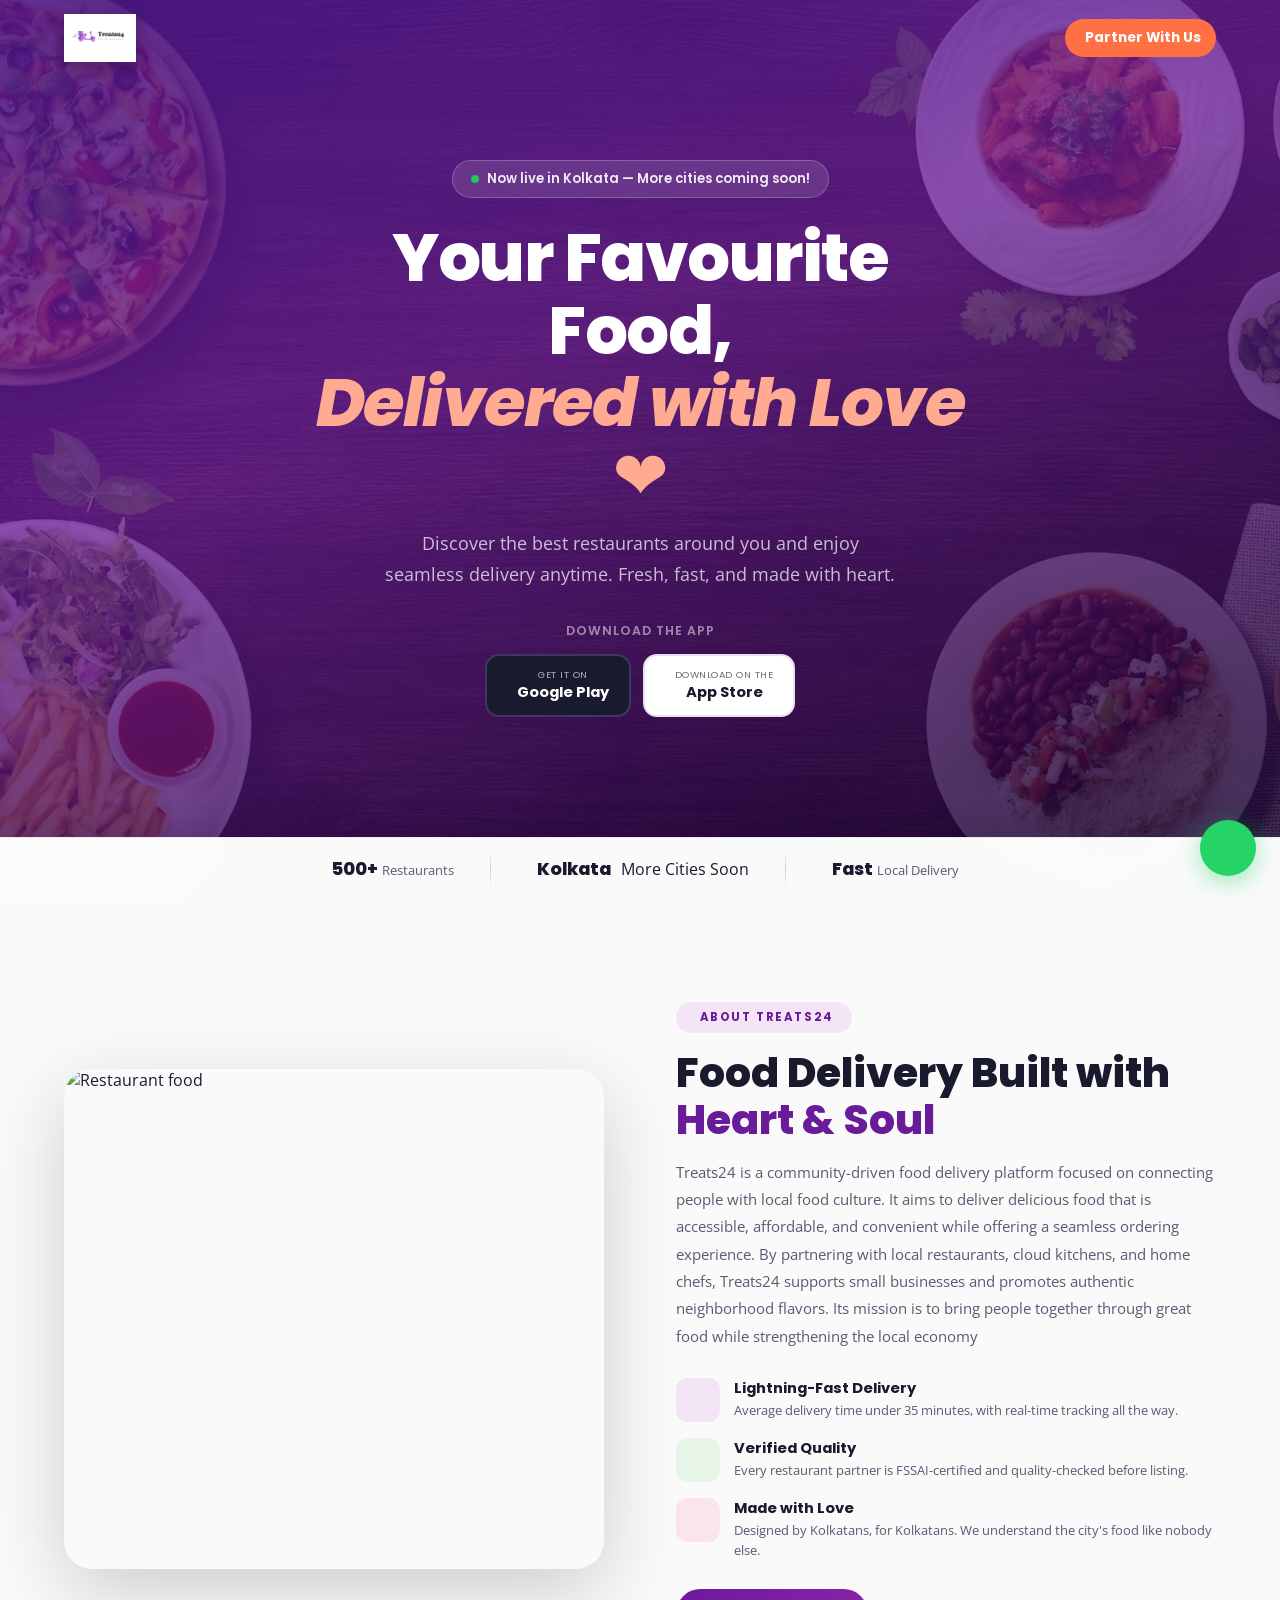
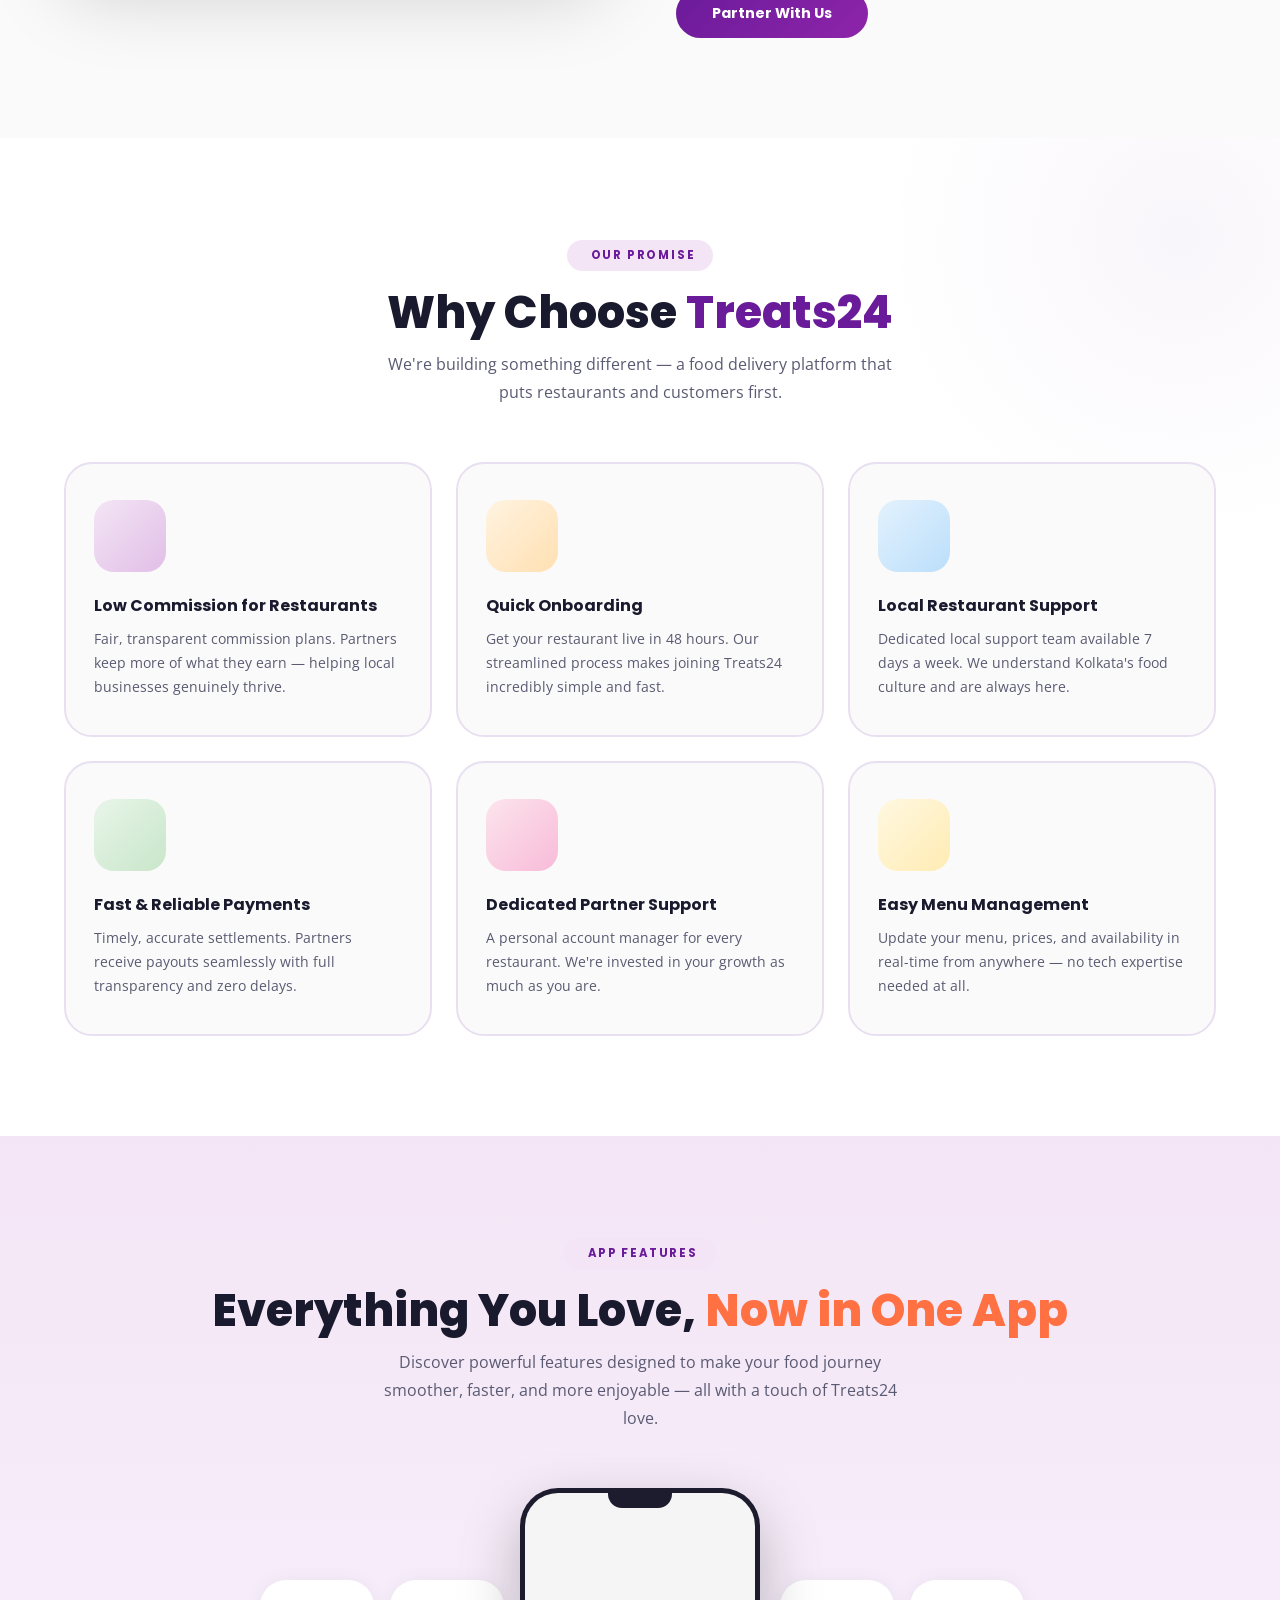
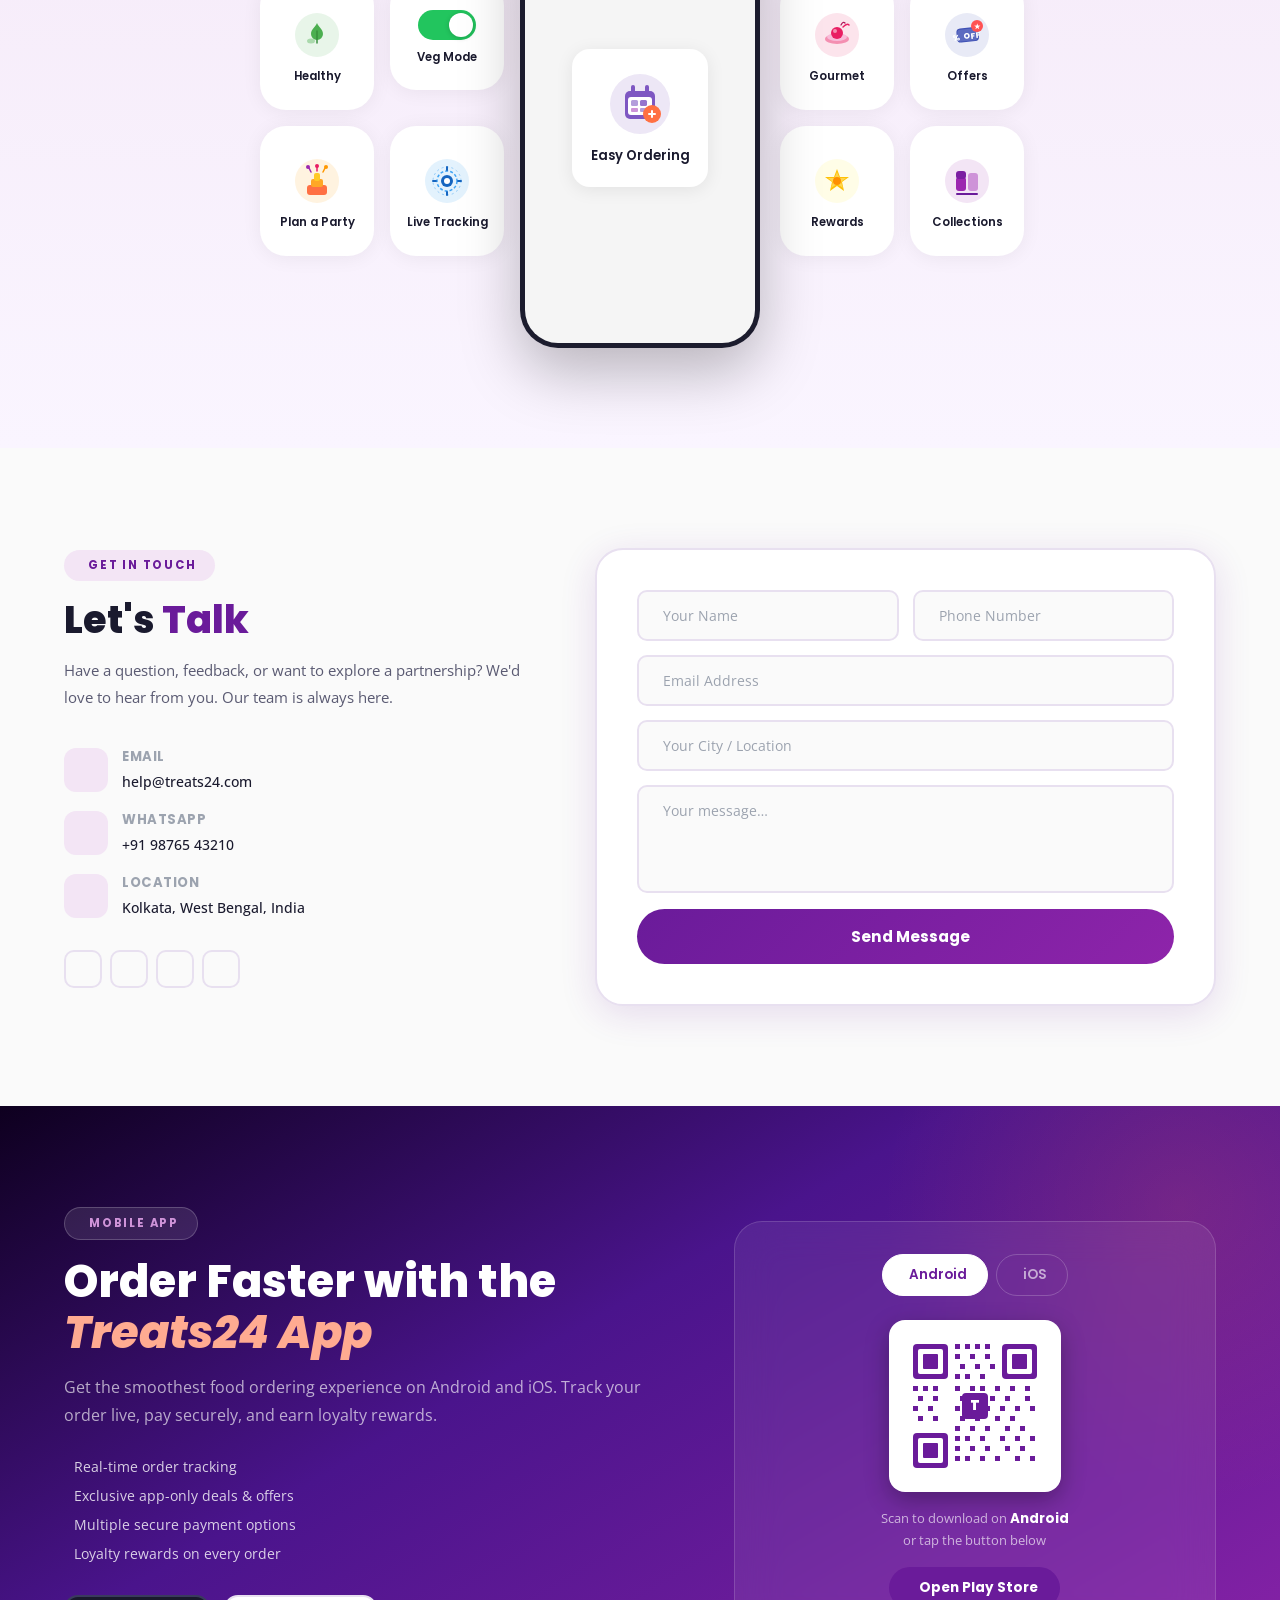
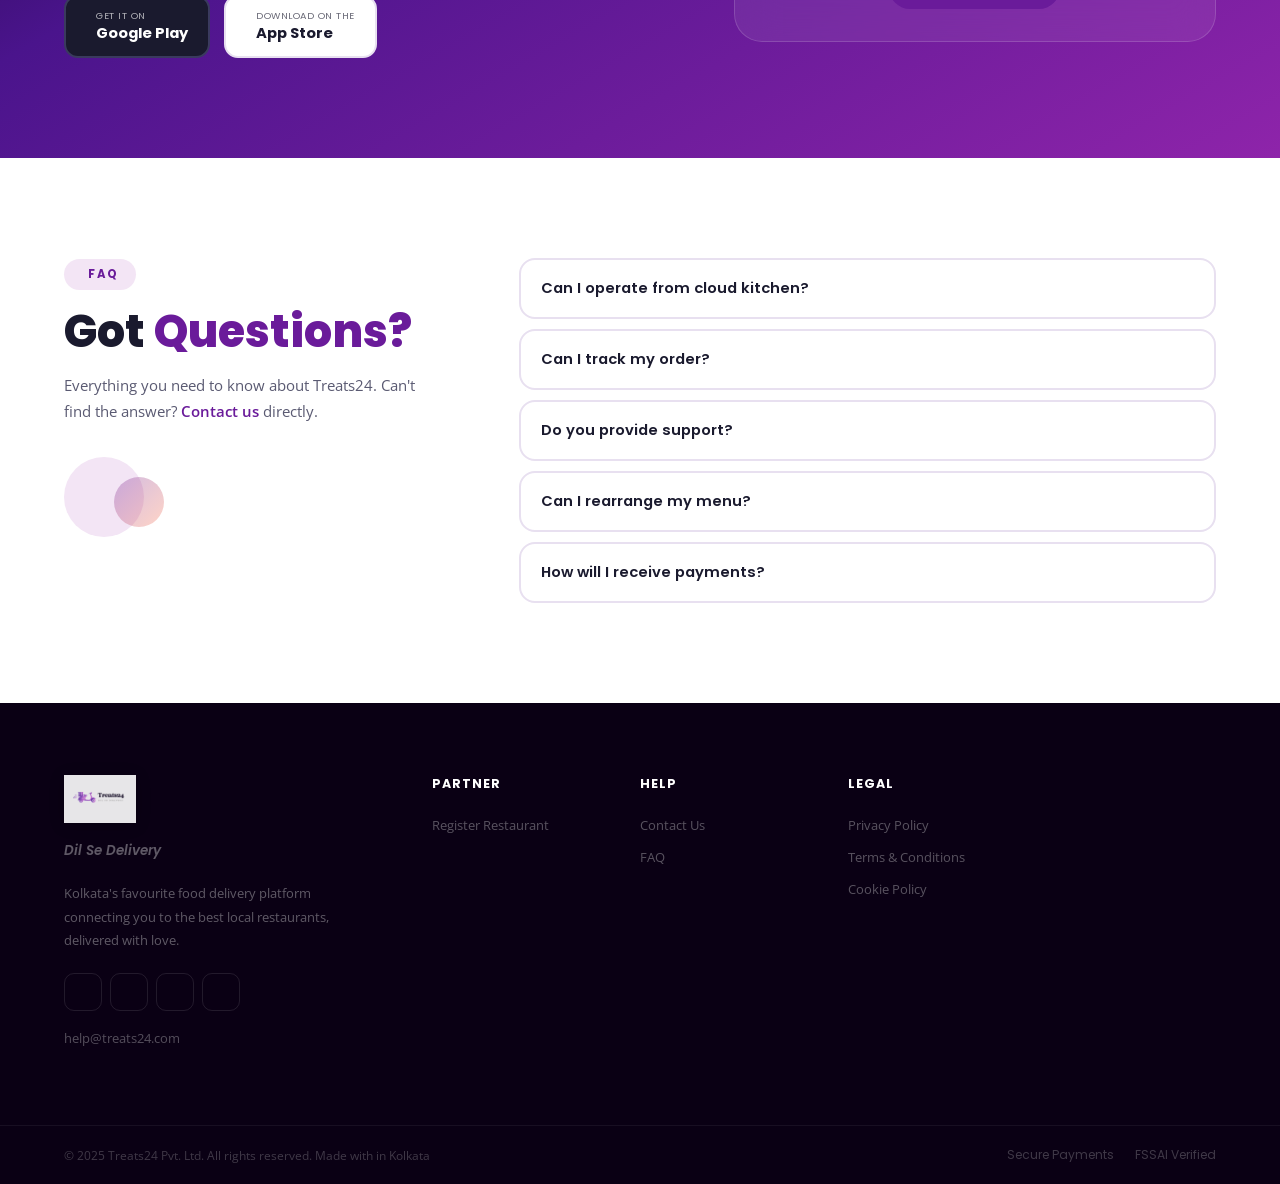
==== index.html @ e42527c1 "first commit" ====
<!DOCTYPE html>
<html lang="en">

<head>
  <meta charset="UTF-8" />
  <meta name="viewport" content="width=device-width, initial-scale=1.0" />
  <title>Treats24 | Kolkata's Favourite Food Delivery App</title>
  <link rel="stylesheet" href="assets/css/style.css" />
  <link rel="preconnect" href="https://fonts.googleapis.com" />
  <link rel="preconnect" href="https://fonts.gstatic.com" crossorigin />
  <link
    href="https://fonts.googleapis.com/css2?family=Poppins:ital,wght@0,300;0,400;0,500;0,600;0,700;0,800;0,900;1,400&family=Open+Sans:ital,wght@0,300;0,400;0,500;0,600;0,700;1,400&display=swap"
    rel="stylesheet" />
  <link rel="stylesheet" href="https://cdn.jsdelivr.net/npm/@tabler/icons-webfont@3.14.0/dist/tabler-icons.min.css" />
  <meta name="description"
    content="Treats24 - Kolkata's favourite food delivery app. Order from 500+ restaurants. Dil Se Delivery." />
</head>

<body>

  <!-- ========== NAVBAR ========== -->
  <nav class="t24-nav" id="mainNav">
    <div class="nav-container">
      <a href="index.html" class="nav-logo" id="navLogo">
        <img src="assets/img/logo.png" alt="Treats24" />
      </a>
      <button class="nav-toggle" id="navToggle" aria-label="Toggle menu">
        <i class="ti ti-menu-2"></i>
      </button>
      <ul class="nav-links" id="navLinks">
        <li><a href="partner.html" class="nav-cta"><i class="ti ti-building-store"></i> Partner With Us</a></li>
      </ul>
    </div>
  </nav>

  <!-- ========== HERO ========== -->
  <section class="hero" id="home">
    <div class="hero-bg-img">
      <img src="assets/img/home-banner.jpeg"
        alt="Delicious food" loading="eager" />
    </div>
    <div class="hero-overlay"></div>

    <div class="hero-content">
      <div class="container">
        <div class="hero-text">
          <div class="hero-pill">
            <span class="pill-dot"></span>
            <span id="heroPill">Now live in Howrah — More cities coming soon!</span>
          </div>
          <h1 id="heroHeadline">
            Your Favourite Food,<br />
            <span class="hero-love">Delivered with Love <span class="heart">❤️</span></span>
          </h1>
          <p id="heroSubtext">Discover the best restaurants around you and enjoy seamless delivery anytime. Fresh, fast,
            and made with heart.</p>

          <!-- App Download -->
          <div class="hero-app-download">
            <span class="had-label">Download the App</span>
            <div class="app-store-btn-row">
              <a href="https://play.google.com/store" target="_blank" class="app-store-btn android">
                <i class="ti ti-brand-google-play"></i>
                <div>
                  <small>Get it on</small>
                  <strong>Google Play</strong>
                </div>
              </a>
              <a href="https://apps.apple.com" target="_blank" class="app-store-btn ios">
                <i class="ti ti-brand-apple"></i>
                <div>
                  <small>Download on the</small>
                  <strong>App Store</strong>
                </div>
              </a>
            </div>
          </div>
        </div>
      </div>
    </div>

    <!-- Stats Bar -->
    <div class="hero-stats-bar" id="statsBar">
      <div class="hsb-stat">
        <i class="ti ti-building-store" style="font-size:1.4rem;color:var(--primary)"></i>
        <div>
          <strong>500+</strong>
          <span>Restaurants</span>
        </div>
      </div>
      <div class="hsb-divider"></div>
      <div class="hsb-stat">
        <i class="ti ti-map-pin-filled" style="font-size:1.4rem;color:var(--accent)"></i>
        <div>
          <strong>Kolkata</strong>
        </div>
        <div class="city-hover">More Cities Soon</div>
      </div>
      <div class="hsb-divider"></div>
      <div class="hsb-stat">
        <i class="ti ti-bolt" style="font-size:1.4rem;color:var(--warning)"></i>
        <div>
          <strong>Fast</strong>
          <span>Local Delivery</span>
        </div>
      </div>
    </div>
  </section>

  <!-- ========== ABOUT SECTION ========== -->
  <section class="about-section section-pad" id="about">
    <div class="container">
      <div class="about-grid">
        <div class="about-img-side reveal">
          <div class="about-img-wrap">
            <img src="https://images.unsplash.com/photo-1414235077428-338989a2e8c0?w=700&auto=format&fit=crop"
              alt="Restaurant food" />
          </div>
        </div>
        <div class="about-text-side reveal" style="--delay:0.15s">
          <div class="section-eyebrow"><i class="ti ti-heart-filled"></i> About Treats24</div>
          <h2>Food Delivery Built with <span>Heart & Soul</span></h2>
          <p>Treats24 is a community-driven food delivery platform focused on connecting people with local food culture. It aims to deliver delicious food that is accessible, affordable, and convenient while offering a seamless ordering experience. By partnering with local restaurants, cloud kitchens, and home chefs, Treats24 supports small businesses and promotes authentic neighborhood flavors. Its mission is to bring people together through great food while strengthening the local economy</p>
          
          <div class="about-vals">
            <div class="about-val">
              <div class="av-icon"><i class="ti ti-bolt"></i></div>
              <div>
                <strong>Lightning-Fast Delivery</strong>
                <p>Average delivery time under 35 minutes, with real-time tracking all the way.</p>
              </div>
            </div>
            <div class="about-val">
              <div class="av-icon av2"><i class="ti ti-shield-check"></i></div>
              <div>
                <strong>Verified Quality</strong>
                <p>Every restaurant partner is FSSAI-certified and quality-checked before listing.</p>
              </div>
            </div>
            <div class="about-val">
              <div class="av-icon av3"><i class="ti ti-heart"></i></div>
              <div>
                <strong>Made with Love</strong>
                <p>Designed by Kolkatans, for Kolkatans. We understand the city's food like nobody else.</p>
              </div>
            </div>
          </div>
          <a href="partner.html" class="about-cta">
            <i class="ti ti-building-store"></i> Partner With Us
            <i class="ti ti-arrow-right"></i>
          </a>
        </div>
      </div>
    </div>
  </section>

  <!-- ========== WHY TREATS24 ========== -->
  <section class="why-section section-pad" id="why">
    <div class="container">
      <div class="section-header text-center">
        <div class="section-eyebrow"><i class="ti ti-sparkles"></i> Our Promise</div>
        <h2>Why Choose <span>Treats24</span></h2>
        <p>We're building something different — a food delivery platform that puts restaurants and customers first.</p>
      </div>
      <div class="why-grid" id="whyGrid">
        <!-- Rendered by JS from CONFIG -->
      </div>
    </div>
  </section>

<!-- ========== APP FEATURES SECTION ========== -->
<section class="app-features-section section-pad" id="app-features">
  <div class="container">
    <div class="section-header text-center">
      <div class="section-eyebrow"><i class="ti ti-sparkles"></i> App Features</div>
      <h2>Everything You Love, <span>Now in One App</span></h2>
<p>Discover powerful features designed to make your food journey smoother, faster, and more enjoyable — all with a touch of Treats24 love.</p>
    </div>
    <div class="aff-wrap">

      <div class="aff-side">
        <div class="aff-card">
          <svg width="48" height="48" viewBox="0 0 48 48" fill="none"><circle cx="24" cy="24" r="22" fill="#e8f5e9"/><path d="M24 12c-1.5 4-6 6-6 11a6 6 0 0012 0c0-5-4.5-7-6-11z" fill="#4CAF50"/><ellipse cx="18" cy="30" rx="4" ry="2.5" fill="#81C784" opacity=".6"/><path d="M24 20v12" stroke="#388E3C" stroke-width="1.5" stroke-linecap="round"/></svg>
          <span>Healthy</span>
        </div>
        <div class="aff-card aff-toggle-card">
          <div class="aff-toggle"><div class="aff-knob"></div></div>
          <span>Veg Mode</span>
        </div>
        <div class="aff-card">
          <svg width="48" height="48" viewBox="0 0 48 48" fill="none"><circle cx="24" cy="24" r="22" fill="#FFF3E0"/><rect x="14" y="28" width="20" height="10" rx="3" fill="#FF7043"/><rect x="18" y="22" width="12" height="8" rx="2" fill="#FFA726"/><rect x="21" y="16" width="6" height="8" rx="2" fill="#FFCA28"/><line x1="24" y1="14" x2="24" y2="10" stroke="#E91E63" stroke-width="1.5" stroke-linecap="round"/><circle cx="24" cy="9" r="2" fill="#E91E63"/><line x1="18" y1="15" x2="16" y2="11" stroke="#9C27B0" stroke-width="1.5" stroke-linecap="round"/><circle cx="15" cy="10" r="2" fill="#9C27B0"/><line x1="30" y1="15" x2="32" y2="11" stroke="#FF9800" stroke-width="1.5" stroke-linecap="round"/><circle cx="33" cy="10" r="2" fill="#FF9800"/></svg>
          <span>Plan a Party</span>
        </div>
        <div class="aff-card">
          <svg width="48" height="48" viewBox="0 0 48 48" fill="none"><circle cx="24" cy="24" r="22" fill="#E3F2FD"/><circle cx="24" cy="24" r="6" fill="#1565C0"/><circle cx="24" cy="24" r="3" fill="#fff"/><circle cx="24" cy="24" r="10" stroke="#42A5F5" stroke-width="1.5" fill="none" stroke-dasharray="3 2"/><circle cx="24" cy="24" r="14" stroke="#90CAF9" stroke-width="1" fill="none" stroke-dasharray="2 3"/><line x1="24" y1="10" x2="24" y2="13" stroke="#1565C0" stroke-width="2" stroke-linecap="round"/><line x1="24" y1="35" x2="24" y2="38" stroke="#1565C0" stroke-width="2" stroke-linecap="round"/><line x1="10" y1="24" x2="13" y2="24" stroke="#1565C0" stroke-width="2" stroke-linecap="round"/><line x1="35" y1="24" x2="38" y2="24" stroke="#1565C0" stroke-width="2" stroke-linecap="round"/></svg>
          <span>Live Tracking</span>
        </div>
      </div>

      <div class="aff-phone-wrap">
        <div class="aff-phone-outer">
          <div class="aff-phone-notch"></div>
          <div class="aff-phone-inner">
            <div class="aff-phone-card">
              <svg width="66" height="66" viewBox="0 0 66 66" fill="none"><circle cx="33" cy="33" r="30" fill="#EDE7F6"/><rect x="18" y="20" width="30" height="28" rx="5" fill="#7E57C2"/><rect x="21" y="26" width="24" height="18" rx="3" fill="#fff"/><rect x="24" y="29" width="7" height="6" rx="1.5" fill="#B39DDB"/><rect x="33" y="29" width="7" height="6" rx="1.5" fill="#9575CD"/><rect x="24" y="37" width="7" height="4" rx="1" fill="#CE93D8"/><rect x="33" y="37" width="7" height="4" rx="1" fill="#B39DDB"/><rect x="24" y="14" width="4" height="8" rx="2" fill="#7E57C2"/><rect x="38" y="14" width="4" height="8" rx="2" fill="#7E57C2"/><circle cx="45" cy="43" r="9" fill="#FF7043"/><path d="M42 43h6M45 40v6" stroke="#fff" stroke-width="2" stroke-linecap="round"/></svg>
              <p>Easy Ordering</p>
            </div>
          </div>
        </div>
      </div>

      <div class="aff-side">
        <div class="aff-card">
          <svg width="48" height="48" viewBox="0 0 48 48" fill="none"><circle cx="24" cy="24" r="22" fill="#FCE4EC"/><ellipse cx="24" cy="28" rx="12" ry="5" fill="#F48FB1"/><ellipse cx="24" cy="26" rx="10" ry="4" fill="#F8BBD9"/><circle cx="24" cy="22" r="6" fill="#E91E63"/><circle cx="22" cy="20" r="2" fill="#F48FB1"/><path d="M30 16 Q34 12 36 14" stroke="#E91E63" stroke-width="1.5" fill="none" stroke-linecap="round"/><path d="M28 14 Q30 10 32 12" stroke="#AD1457" stroke-width="1.2" fill="none" stroke-linecap="round"/></svg>
          <span>Gourmet</span>
        </div>
        <div class="aff-card">
          <svg width="48" height="48" viewBox="0 0 48 48" fill="none"><circle cx="24" cy="24" r="22" fill="#E8EAF6"/><rect x="13" y="18" width="22" height="14" rx="4" fill="#3F51B5" transform="rotate(-6 13 18)"/><rect x="14" y="19" width="20" height="12" rx="3" fill="#5C6BC0" transform="rotate(-6 14 19)"/><text x="24" y="28" text-anchor="middle" font-family="Poppins,sans-serif" font-size="8" font-weight="800" fill="#fff" transform="rotate(-6 24 28)">% OFF</text><circle cx="34" cy="15" r="6" fill="#FF5252"/><text x="34" y="18" text-anchor="middle" font-family="Poppins,sans-serif" font-size="7" font-weight="800" fill="#fff">★</text></svg>
          <span>Offers</span>
        </div>
        <div class="aff-card">
          <svg width="48" height="48" viewBox="0 0 48 48" fill="none"><circle cx="24" cy="24" r="22" fill="#FFFDE7"/><polygon points="24,12 27,20 36,20 29,25 31,34 24,29 17,34 19,25 12,20 21,20" fill="#FFC107"/><polygon points="24,15 26.5,21 33,21 28,25 30,31 24,27 18,31 20,25 15,21 21.5,21" fill="#FFD54F"/><circle cx="24" cy="24" r="4" fill="#FF8F00"/></svg>
          <span>Rewards</span>
        </div>
        <div class="aff-card">
          <svg width="48" height="48" viewBox="0 0 48 48" fill="none"><circle cx="24" cy="24" r="22" fill="#F3E5F5"/><rect x="13" y="20" width="10" height="14" rx="3" fill="#9C27B0"/><rect x="25" y="16" width="10" height="18" rx="3" fill="#CE93D8"/><rect x="13" y="14" width="10" height="8" rx="3" fill="#7B1FA2"/><rect x="13" y="36" width="22" height="2" rx="1" fill="#6A1B9A"/></svg>
          <span>Collections</span>
        </div>
      </div>

    </div>
  </div>
</section>
  <!-- ========== CONTACT SECTION ========== -->
  <section class="contact-section section-pad" id="contact">
    <div class="container">
      <div class="contact-grid">
        <div class="contact-left reveal">
          <div class="section-eyebrow"><i class="ti ti-message"></i> Get in Touch</div>
          <h2>Let's <span>Talk</span></h2>
          <p>Have a question, feedback, or want to explore a partnership? We'd love to hear from you. Our team is always
            here.</p>
          <div class="contact-info-list">
            <div class="cil-item">
              <div class="cil-icon"><i class="ti ti-mail"></i></div>
              <div>
                <strong>Email</strong>
                <a href="mailto:help@treats24.com">help@treats24.com</a>
              </div>
            </div>
            <div class="cil-item">
              <div class="cil-icon"><i class="ti ti-brand-whatsapp"></i></div>
              <div>
                <strong>WhatsApp</strong>
                <a href="https://wa.me/919876543210">+91 98765 43210</a>
              </div>
            </div>
            <div class="cil-item">
              <div class="cil-icon"><i class="ti ti-map-pin"></i></div>
              <div>
                <strong>Location</strong>
                <span>Kolkata, West Bengal, India</span>
              </div>
            </div>
          </div>
          <div class="contact-social">
            <a href="#" class="csoc" aria-label="Instagram"><i class="ti ti-brand-instagram"></i></a>
            <a href="#" class="csoc" aria-label="Facebook"><i class="ti ti-brand-facebook"></i></a>
            <a href="#" class="csoc" aria-label="Twitter"><i class="ti ti-brand-x"></i></a>
            <a href="https://wa.me/919876543210" class="csoc wa" aria-label="WhatsApp"><i
                class="ti ti-brand-whatsapp"></i></a>
          </div>
        </div>
        <div class="reveal" style="--delay:0.15s">
          <div class="contact-form-card" id="contactForm">
            <div class="cf-row">
              <div class="cf-field">
                <i class="ti ti-user"></i>
                <input type="text" id="cf_name" placeholder="Your Name" />
              </div>
              <div class="cf-field">
                <i class="ti ti-phone"></i>
                <input type="tel" id="cf_phone" placeholder="Phone Number" />
              </div>
            </div>
            <div class="cf-field">
              <i class="ti ti-mail"></i>
              <input type="email" id="cf_email" placeholder="Email Address" />
            </div>
            <div class="cf-field">
              <i class="ti ti-map-pin"></i>
              <input type="text" id="cf_location" placeholder="Your City / Location" />
            </div>
            <div class="cf-field">
              <i class="ti ti-message"></i>
              <textarea id="cf_message" rows="4" placeholder="Your message…"></textarea>
            </div>
            <button class="cf-submit" onclick="submitContact()">
              <i class="ti ti-send"></i> Send Message
            </button>
          </div>
          <div class="contact-success hidden" id="contactSuccess">
            <div class="cs-icon"><i class="ti ti-circle-check"></i></div>
            <h3>Message Sent!</h3>
            <p>Thanks for reaching out. Our team will get back to you within 24 hours.</p>
          </div>
        </div>
      </div>
    </div>
  </section>

  <!-- ========== APP DOWNLOAD ========== -->
  <section class="app-section section-pad" id="app">
    <div class="container">
      <div class="app-grid">
        <div class="app-content reveal">
          <div class="section-eyebrow"><i class="ti ti-device-mobile"></i> Mobile App</div>
          <h2>Order Faster with the <span>Treats24 App</span></h2>
          <p>Get the smoothest food ordering experience on Android and iOS. Track your order live, pay securely, and
            earn loyalty rewards.</p>
          <div class="app-features-list">
            <div class="afl-item"><i class="ti ti-check"></i> Real-time order tracking</div>
            <div class="afl-item"><i class="ti ti-check"></i> Exclusive app-only deals &amp; offers</div>
            <div class="afl-item"><i class="ti ti-check"></i> Multiple secure payment options</div>
            <div class="afl-item"><i class="ti ti-check"></i> Loyalty rewards on every order</div>
          </div>
          <div class="app-store-row">
            <a href="https://play.google.com/store" target="_blank" class="app-store-btn android">
              <i class="ti ti-brand-google-play"></i>
              <div>
                <small>Get it on</small>
                <strong>Google Play</strong>
              </div>
            </a>
            <a href="https://apps.apple.com" target="_blank" class="app-store-btn ios">
              <i class="ti ti-brand-apple"></i>
              <div>
                <small>Download on the</small>
                <strong>App Store</strong>
              </div>
            </a>
          </div>
        </div>
        <div class="reveal" style="--delay:0.2s">
          <div class="app-qr-card">
            <div class="qr-tabs">
              <button class="qr-tab active" data-platform="android">
                <i class="ti ti-brand-android"></i> Android
              </button>
              <button class="qr-tab" data-platform="ios">
                <i class="ti ti-brand-apple"></i> iOS
              </button>
            </div>
            <!-- Android QR -->
            <div id="qrAndroid">
              <div class="qr-code-wrap">
                <svg width="140" height="140" viewBox="0 0 140 140" xmlns="http://www.w3.org/2000/svg">
                  <rect width="140" height="140" fill="#fff" />
                  <rect x="8" y="8" width="35" height="35" rx="4" fill="#6A1B9A" />
                  <rect x="13" y="13" width="25" height="25" rx="2" fill="#fff" />
                  <rect x="18" y="18" width="15" height="15" rx="1" fill="#6A1B9A" />
                  <rect x="97" y="8" width="35" height="35" rx="4" fill="#6A1B9A" />
                  <rect x="102" y="13" width="25" height="25" rx="2" fill="#fff" />
                  <rect x="107" y="18" width="15" height="15" rx="1" fill="#6A1B9A" />
                  <rect x="8" y="97" width="35" height="35" rx="4" fill="#6A1B9A" />
                  <rect x="13" y="102" width="25" height="25" rx="2" fill="#fff" />
                  <rect x="18" y="107" width="15" height="15" rx="1" fill="#6A1B9A" />
                  <rect x="50" y="8" width="5" height="5" fill="#6A1B9A" /><rect x="60" y="8" width="5" height="5" fill="#6A1B9A" /><rect x="70" y="8" width="5" height="5" fill="#6A1B9A" /><rect x="80" y="8" width="5" height="5" fill="#6A1B9A" />
                  <rect x="50" y="18" width="5" height="5" fill="#6A1B9A" /><rect x="65" y="18" width="5" height="5" fill="#6A1B9A" /><rect x="80" y="18" width="5" height="5" fill="#6A1B9A" />
                  <rect x="55" y="28" width="5" height="5" fill="#6A1B9A" /><rect x="70" y="28" width="5" height="5" fill="#6A1B9A" /><rect x="85" y="28" width="5" height="5" fill="#6A1B9A" />
                  <rect x="50" y="38" width="5" height="5" fill="#6A1B9A" /><rect x="60" y="38" width="5" height="5" fill="#6A1B9A" /><rect x="75" y="38" width="5" height="5" fill="#6A1B9A" />
                  <rect x="8" y="50" width="5" height="5" fill="#6A1B9A" /><rect x="18" y="50" width="5" height="5" fill="#6A1B9A" /><rect x="28" y="50" width="5" height="5" fill="#6A1B9A" /><rect x="50" y="50" width="5" height="5" fill="#6A1B9A" /><rect x="65" y="50" width="5" height="5" fill="#6A1B9A" /><rect x="75" y="50" width="5" height="5" fill="#6A1B9A" /><rect x="90" y="50" width="5" height="5" fill="#6A1B9A" /><rect x="105" y="50" width="5" height="5" fill="#6A1B9A" /><rect x="120" y="50" width="5" height="5" fill="#6A1B9A" />
                  <rect x="13" y="60" width="5" height="5" fill="#6A1B9A" /><rect x="28" y="60" width="5" height="5" fill="#6A1B9A" /><rect x="55" y="60" width="5" height="5" fill="#6A1B9A" /><rect x="70" y="60" width="5" height="5" fill="#6A1B9A" /><rect x="85" y="60" width="5" height="5" fill="#6A1B9A" /><rect x="100" y="60" width="5" height="5" fill="#6A1B9A" /><rect x="120" y="60" width="5" height="5" fill="#6A1B9A" />
                  <rect x="8" y="70" width="5" height="5" fill="#6A1B9A" /><rect x="23" y="70" width="5" height="5" fill="#6A1B9A" /><rect x="50" y="70" width="5" height="5" fill="#6A1B9A" /><rect x="65" y="70" width="5" height="5" fill="#6A1B9A" /><rect x="80" y="70" width="5" height="5" fill="#6A1B9A" /><rect x="95" y="70" width="5" height="5" fill="#6A1B9A" /><rect x="110" y="70" width="5" height="5" fill="#6A1B9A" /><rect x="125" y="70" width="5" height="5" fill="#6A1B9A" />
                  <rect x="13" y="80" width="5" height="5" fill="#6A1B9A" /><rect x="28" y="80" width="5" height="5" fill="#6A1B9A" /><rect x="55" y="80" width="5" height="5" fill="#6A1B9A" /><rect x="70" y="80" width="5" height="5" fill="#6A1B9A" /><rect x="90" y="80" width="5" height="5" fill="#6A1B9A" /><rect x="105" y="80" width="5" height="5" fill="#6A1B9A" />
                  <rect x="50" y="90" width="5" height="5" fill="#6A1B9A" /><rect x="65" y="90" width="5" height="5" fill="#6A1B9A" /><rect x="80" y="90" width="5" height="5" fill="#6A1B9A" /><rect x="100" y="90" width="5" height="5" fill="#6A1B9A" /><rect x="115" y="90" width="5" height="5" fill="#6A1B9A" />
                  <rect x="50" y="100" width="5" height="5" fill="#6A1B9A" /><rect x="60" y="100" width="5" height="5" fill="#6A1B9A" /><rect x="75" y="100" width="5" height="5" fill="#6A1B9A" /><rect x="95" y="100" width="5" height="5" fill="#6A1B9A" /><rect x="110" y="100" width="5" height="5" fill="#6A1B9A" /><rect x="125" y="100" width="5" height="5" fill="#6A1B9A" />
                  <rect x="50" y="110" width="5" height="5" fill="#6A1B9A" /><rect x="65" y="110" width="5" height="5" fill="#6A1B9A" /><rect x="80" y="110" width="5" height="5" fill="#6A1B9A" /><rect x="100" y="110" width="5" height="5" fill="#6A1B9A" /><rect x="115" y="110" width="5" height="5" fill="#6A1B9A" />
                  <rect x="50" y="120" width="5" height="5" fill="#6A1B9A" /><rect x="60" y="120" width="5" height="5" fill="#6A1B9A" /><rect x="75" y="120" width="5" height="5" fill="#6A1B9A" /><rect x="90" y="120" width="5" height="5" fill="#6A1B9A" /><rect x="110" y="120" width="5" height="5" fill="#6A1B9A" /><rect x="125" y="120" width="5" height="5" fill="#6A1B9A" />
                  <rect x="57" y="57" width="26" height="26" rx="4" fill="#6A1B9A" />
                  <text x="70" y="74" text-anchor="middle" font-family="Poppins,sans-serif" font-size="13" font-weight="900" fill="#fff">T</text>
                </svg>
              </div>
              <p class="qr-label">Scan to download on <strong>Android</strong><br />or tap the button below</p>
              <a href="https://play.google.com/store" target="_blank" class="qr-direct-btn android">
                <i class="ti ti-brand-google-play"></i> Open Play Store
              </a>
            </div>
            <!-- iOS QR -->
            <div id="qrIos" class="hidden">
              <div class="qr-code-wrap">
                <svg width="140" height="140" viewBox="0 0 140 140" xmlns="http://www.w3.org/2000/svg">
                  <rect width="140" height="140" fill="#fff" />
                  <rect x="8" y="8" width="35" height="35" rx="4" fill="#FF7043" />
                  <rect x="13" y="13" width="25" height="25" rx="2" fill="#fff" />
                  <rect x="18" y="18" width="15" height="15" rx="1" fill="#FF7043" />
                  <rect x="97" y="8" width="35" height="35" rx="4" fill="#FF7043" />
                  <rect x="102" y="13" width="25" height="25" rx="2" fill="#fff" />
                  <rect x="107" y="18" width="15" height="15" rx="1" fill="#FF7043" />
                  <rect x="8" y="97" width="35" height="35" rx="4" fill="#FF7043" />
                  <rect x="13" y="102" width="25" height="25" rx="2" fill="#fff" />
                  <rect x="18" y="107" width="15" height="15" rx="1" fill="#FF7043" />
                  <rect x="57" y="57" width="26" height="26" rx="4" fill="#FF7043" />
                  <text x="70" y="74" text-anchor="middle" font-family="Poppins,sans-serif" font-size="13" font-weight="900" fill="#fff">T</text>
                </svg>
              </div>
              <p class="qr-label">Scan to download on <strong>iOS</strong><br />or tap the button below</p>
              <a href="https://apps.apple.com" target="_blank" class="qr-direct-btn ios">
                <i class="ti ti-brand-apple"></i> Open App Store
              </a>
            </div>
          </div>
        </div>
      </div>
    </div>
  </section>

  <!-- ========== FAQ SECTION ========== -->
  <section class="faq-section section-pad" id="faq">
    <div class="container">
      <div class="faq-layout">
        <div class="faq-left reveal">
          <div class="section-eyebrow"><i class="ti ti-help"></i> FAQ</div>
          <h2>Got <span>Questions?</span></h2>
          <p>Everything you need to know about Treats24. Can't find the answer? <a href="#contact">Contact us</a> directly.</p>
          <div class="faq-decor">
            <div class="faq-decor-circle c1"></div>
            <div class="faq-decor-circle c2"></div>
          </div>
        </div>
        <div class="faq-right reveal" style="--delay:0.1s" id="faqList">
          <!-- Rendered by JS -->
        </div>
      </div>
    </div>
  </section>

  <!-- ========== FOOTER ========== -->
  <footer class="footer">
    <div class="footer-top container">
      <div class="footer-brand">
        <a href="index.html" class="nav-logo footer-logo">
          <img src="assets/img/logo.png" alt="Treats24" class="footer-logo-img" />
        </a>
        <p class="footer-tagline">Dil Se Delivery</p>
        <p>Kolkata's favourite food delivery platform connecting you to the best local restaurants, delivered with love.</p>
        <div class="social-row">
          <a href="#" class="social-btn" aria-label="Instagram"><i class="ti ti-brand-instagram"></i></a>
          <a href="#" class="social-btn" aria-label="Facebook"><i class="ti ti-brand-facebook"></i></a>
          <a href="#" class="social-btn" aria-label="Twitter"><i class="ti ti-brand-x"></i></a>
          <a href="https://wa.me/919876543210" class="social-btn wa" aria-label="WhatsApp"><i class="ti ti-brand-whatsapp"></i></a>
        </div>
        <p style="font-size:0.8rem;color:rgba(255,255,255,0.3)">help@treats24.com</p>
      </div>
       <div class="footer-col"><h5>Partner</h5><ul>
        <li><a href="partner.html">Register Restaurant</a></li>
        
      </ul></div>
      <div class="footer-col">
        <h5>Help</h5>
        <ul>
          <li><a href="#contact">Contact Us</a></li>
          <li><a href="#faq">FAQ</a></li>
       
        </ul>
      </div>
      <div class="footer-col">
        <h5>Legal</h5>
        <ul>
          <li><a href="#">Privacy Policy</a></li>
          <li><a href="#">Terms &amp; Conditions</a></li>
          <li><a href="#">Cookie Policy</a></li>
        </ul>
      </div>
    </div>
    <div class="footer-bottom">
      <div class="container footer-bottom-inner">
        <p>© 2025 Treats24 Pvt. Ltd. All rights reserved. Made with <i class="ti ti-heart-filled" style="color:#e91e63;"></i> in Kolkata</p>
        <div class="footer-badges">
          <span><i class="ti ti-shield-check"></i> Secure Payments</span>
          <span><i class="ti ti-certificate"></i> FSSAI Verified</span>
        </div>
      </div>
    </div>
  </footer>

  <!-- WhatsApp Float -->
  <a href="https://wa.me/919876543210?text=Hi%20Treats24!" target="_blank" class="wa-float" aria-label="Chat on WhatsApp">
    <i class="ti ti-brand-whatsapp"></i>
  </a>

  <script src="assets/js/script.js"></script>
</body>
</html>
---- assets/css/style.css ----
/* =============================================
    TREATS24 — STYLESHEET
    Fonts: Poppins (display) + Open Sans (body)
    Colors: Purple (#6A1B9A) + Orange (#FF7043)
    ============================================= */

  :root {
    --primary:        #6A1B9A;
    --primary-dark:   #4A148C;
    --primary-mid:    #8E24AA;
    --primary-light:  #CE93D8;
    --accent:         #FF7043;
    --accent-dark:    #E64A19;
    --accent-light:   #FFAB91;
    --bg-light:       #F3E5F5;
    --bg-section:     #FAFAFA;
    --card:           #FFFFFF;
    --text-primary:   #1A1A2E;
    --text-secondary: #5A5A72;
    --text-muted:     #9CA3AF;
    --success:        #22C55E;
    --warning:        #F59E0B;
    --error:          #EF4444;
    --border:         #E8E0F0;
    --radius:         16px;
    --radius-sm:      10px;
    --radius-lg:      28px;
    --shadow-sm:      0 2px 12px rgba(106,27,154,0.08);
    --shadow:         0 8px 36px rgba(106,27,154,0.14);
    --shadow-lg:      0 20px 60px rgba(0,0,0,0.15);
    --transition:     all 0.3s cubic-bezier(0.4,0,0.2,1);
    --font-primary:   'Poppins', system-ui, sans-serif;
    --font-body:      'Open Sans', system-ui, sans-serif;
  }

  *,*::before,*::after{box-sizing:border-box;margin:0;padding:0;}
  html{scroll-behavior:smooth;font-size:16px;}
  body{font-family:var(--font-body);color:var(--text-primary);background:#fff;overflow-x:hidden;-webkit-font-smoothing:antialiased;}
  img{max-width:100%;display:block;}
  a{text-decoration:none;color:inherit;}
  ul{list-style:none;}
  .container{max-width:1200px;margin:0 auto;padding:0 24px;}
  .section-pad{padding:100px 0;}
  .text-center{text-align:center;}
  .hidden{display:none!important;}

  /* ---- Reveal ---- */
  .reveal{opacity:0;transform:translateY(28px);transition:opacity 0.65s ease calc(var(--delay,0s)),transform 0.65s ease calc(var(--delay,0s));}
  .reveal.visible{opacity:1;transform:none;}

  /* ---- Eyebrow ---- */
  .section-eyebrow{display:inline-flex;align-items:center;gap:6px;font-size:0.72rem;font-weight:700;letter-spacing:1.8px;text-transform:uppercase;color:var(--primary);background:var(--bg-light);padding:7px 18px;border-radius:50px;margin-bottom:16px;font-family:var(--font-primary);}
  .light-eye{background:rgba(106,27,154,0.08);color:var(--primary-mid);}

  /* ---- Section header ---- */
  .section-header{margin-bottom:56px;}
  .section-header h2{font-family:var(--font-primary);font-size:clamp(1.9rem,3.5vw,2.8rem);font-weight:800;color:var(--text-primary);line-height:1.15;margin-bottom:12px;}
  .section-header h2 span{color:var(--primary);}
  .section-header p{color:var(--text-secondary);font-size:1rem;max-width:520px;margin:0 auto;line-height:1.75;}

  /* ---- Animations ---- */
  @keyframes float{0%,100%{transform:translateY(0)}50%{transform:translateY(-12px)}}
  @keyframes fadeUp{from{opacity:0;transform:translateY(30px)}to{opacity:1;transform:none}}
  @keyframes pulse{0%,100%{opacity:1}50%{opacity:0.5}}
  @keyframes shake{0%,100%{transform:translateX(0)}25%{transform:translateX(-8px)}75%{transform:translateX(8px)}}
  @keyframes spin{from{transform:rotate(0)}to{transform:rotate(360deg)}}
  @keyframes scaleIn{from{transform:scale(0.9);opacity:0}to{transform:scale(1);opacity:1}}
  @keyframes livePulse{0%,100%{box-shadow:0 0 0 0 rgba(34,197,94,0.6)}70%{box-shadow:0 0 0 8px rgba(34,197,94,0)}}

  /* ============================================= */
  /* NAVBAR                                        */
  /* ============================================= */
  .t24-nav{position:fixed;top:0;left:0;right:0;z-index:1000;padding:14px 0;transition:var(--transition);}
  .t24-nav.scrolled{background:rgba(255,255,255,0.97);backdrop-filter:blur(20px);-webkit-backdrop-filter:blur(20px);box-shadow:0 2px 20px rgba(106,27,154,0.1);padding:8px 0;}
  .nav-container{max-width:1200px;margin:0 auto;padding:0 24px;display:flex;align-items:center;justify-content:space-between;}

  /* ---- Logo image ---- */
  .nav-logo{display:flex;align-items:center;}
  .nav-logo img{
    height: 48px;
    width: auto;
    object-fit: contain;
    /* On dark hero, add a subtle drop shadow so logo pops */
    filter: drop-shadow(0 2px 8px rgba(0,0,0,0.25));
    transition: var(--transition);
  }
  /* When navbar scrolls to white bg, remove shadow & keep crisp */
  .t24-nav.scrolled .nav-logo img{
    filter: none;
    height: 42px;
  }

  /* Footer logo — slightly larger, white-friendly */
  .footer-logo-img{
    height: 52px;
    width: auto;
    object-fit: contain;
    /* Lighten for dark footer background */
    filter: brightness(0) invert(1);
    opacity: 0.9;
    margin-bottom: 4px;
  }

  /* ---- Nav links ---- */
  .nav-links{display:flex;align-items:center;gap:2px;}
  .nav-links a{display:flex;align-items:center;gap:5px;font-size:0.86rem;font-weight:600;color:rgba(255,255,255,0.88);padding:9px 15px;border-radius:50px;transition:var(--transition);font-family:var(--font-primary);}
  .nav-links a:hover{background:rgba(255,255,255,0.15);color:#fff;}
  .t24-nav.scrolled .nav-links a{color:var(--text-secondary);}
  .t24-nav.scrolled .nav-links a:hover{background:var(--bg-light);color:var(--primary);}
  .nav-cta{background:var(--accent)!important;color:#fff!important;font-weight:700!important;margin-left:8px;}
  .nav-cta:hover{background:var(--accent-dark)!important;transform:translateY(-1px);box-shadow:0 6px 20px rgba(255,112,67,0.4)!important;}
  .nav-links a.active{color:var(--primary-light)!important;}
  .t24-nav.scrolled .nav-links a.active{color:var(--primary)!important;}

  /* ---- Nav toggle (icon-based, professional) ---- */
  .nav-toggle{
    display: none;
    align-items: center;
    justify-content: center;
    background: rgba(255,255,255,0.12);
    border: 1.5px solid rgba(255,255,255,0.25);
    border-radius: 10px;
    cursor: pointer;
    padding: 8px 10px;
    color: #fff;
    font-size: 1.25rem;
    line-height: 1;
    transition: var(--transition);
  }
  .nav-toggle:hover{
    background: rgba(255,255,255,0.22);
  }
  .t24-nav.scrolled .nav-toggle{
    background: var(--bg-light);
    border-color: var(--border);
    color: var(--text-primary);
  }
  .t24-nav.scrolled .nav-toggle:hover{
    background: var(--primary);
    border-color: var(--primary);
    color: #fff;
  }

  /* ============================================= */
  /* HERO                                          */
  /* ============================================= */
  .hero{position:relative;min-height:100vh;display:flex;flex-direction:column;overflow:hidden;}
  .hero-bg-img{position:absolute;inset:0;}
  .hero-bg-img img{width:100%;height:100%;object-fit:cover;object-position:center;}
  .hero-overlay{position:absolute;inset:0;background:linear-gradient(160deg,rgba(74,20,140,0.88) 0%,rgba(106,27,154,0.75) 40%,rgba(20,0,40,0.82) 100%);}

  .hero-content{flex:1;display:flex;align-items:center;position:relative;z-index:2;padding:120px 0 80px;}
  .hero-content .container{width:100%;max-width:1200px;margin:0 auto;padding:0 24px;}
  .hero-text{max-width:680px;animation:fadeUp 0.9s ease both;text-align:center;margin:0 auto;}

  .hero-pill{display:inline-flex;align-items:center;gap:8px;background:rgba(255,255,255,0.12);border:1px solid rgba(255,255,255,0.22);backdrop-filter:blur(8px);color:rgba(255,255,255,0.9);font-size:0.82rem;font-weight:600;padding:8px 18px;border-radius:50px;margin-bottom:24px;font-family:var(--font-primary);justify-content:center;}
  .pill-dot{width:8px;height:8px;background:var(--success);border-radius:50%;animation:livePulse 2s infinite;}

  .hero-text h1{font-family:var(--font-primary);font-size:clamp(2.6rem,5.5vw,4.2rem);font-weight:800;color:#fff;line-height:1.08;margin-bottom:16px;letter-spacing:-1.5px;}
  .hero-love{color:var(--accent-light);font-style:italic;}
  .heart{font-style:normal;}

  .hero-text p{color:rgba(255,255,255,0.72);font-size:1.1rem;line-height:1.75;max-width:520px;margin-bottom:32px;margin-left:auto;margin-right:auto;}

  /* App download hero */
  .hero-app-download{display:flex;flex-direction:column;align-items:center;gap:14px;}
  .hero-app-download .had-label{text-align:center;}
  .hero-app-download .app-store-btn-row{display:flex;gap:12px;flex-wrap:wrap;justify-content:center;}
  .had-label{font-size:0.78rem;color:rgba(255,255,255,0.5);font-family:var(--font-primary);font-weight:600;text-transform:uppercase;letter-spacing:1px;}

  /* Stats bar */
  .hero-stats-bar{
    position:relative;z-index:5;background:rgba(255,255,255,0.98);backdrop-filter:blur(14px);
    display:flex;align-items:center;justify-content:center;gap:0;
    border-top:1px solid rgba(106,27,154,0.08);
    box-shadow:0 -8px 30px rgba(0,0,0,0.08),0 12px 40px rgba(106,27,154,0.12);
    transition:all 0.3s ease;
  }
  .hsb-stat{display:flex;align-items:center;gap:10px;padding:18px 36px;flex-direction:row;transition:all 0.25s ease;border-radius:12px;}
  .hsb-stat:hover{background:var(--bg-light);transform:translateY(-3px);}
  .hsb-divider{width:1px;height:36px;background:linear-gradient(to bottom,transparent,rgba(106,27,154,0.25),transparent);}
  .hsb-stat strong{font-family:var(--font-primary);font-size:1.1rem;font-weight:800;color:var(--text-primary);}
  .hsb-stat span{font-size:0.8rem;color:var(--text-secondary);}

  /* App Store Buttons */
  .app-store-btn{display:flex;align-items:center;gap:10px;border-radius:14px;padding:12px 20px;font-family:var(--font-primary);transition:var(--transition);font-size:0.85rem;}
  .app-store-btn.android{background:#1a1a2e;color:#fff;border:2px solid #3A3A5E;}
  .app-store-btn.android:hover{background:var(--primary);border-color:var(--primary);transform:translateY(-2px);box-shadow:0 8px 24px rgba(106,27,154,0.35);}
  .app-store-btn.ios{background:#fff;color:var(--text-primary);border:2px solid var(--border);}
  .app-store-btn.ios:hover{background:var(--text-primary);color:#fff;border-color:var(--text-primary);transform:translateY(-2px);box-shadow:0 8px 24px rgba(0,0,0,0.2);}
  .app-store-btn i{font-size:1.6rem;}
  .app-store-btn small{display:block;font-size:0.6rem;opacity:0.65;text-transform:uppercase;letter-spacing:0.5px;}
  .app-store-btn strong{display:block;font-size:0.92rem;font-weight:700;}

  /* ============================================= */
  /* ABOUT SECTION                                 */
  /* ============================================= */
  .about-section{background:var(--bg-section);}
  .about-grid{display:grid;grid-template-columns:1fr 1fr;gap:72px;align-items:center;}
  .about-img-wrap{position:relative;}
  .about-img-wrap > img{width:100%;height:500px;object-fit:cover;border-radius:var(--radius-lg);box-shadow:0 24px 80px rgba(0,0,0,0.18);}
  .about-img-card{position:absolute;background:#fff;border-radius:var(--radius);padding:14px 18px;display:flex;align-items:center;gap:12px;box-shadow:var(--shadow);border:1.5px solid var(--border);}
  .about-img-card i{font-size:1.6rem;flex-shrink:0;}
  .about-img-card strong{display:block;font-family:var(--font-primary);font-size:0.9rem;font-weight:700;color:var(--text-primary);}
  .about-img-card span{font-size:0.72rem;color:var(--text-muted);}
  .ac1{bottom:40px;right:-28px;animation:float 5s ease-in-out infinite;}
  .ac1 i{color:var(--warning);}
  .ac2{top:40px;left:-28px;animation:float 6s 1s ease-in-out infinite;}
  .ac2 i{color:var(--accent);}
  .about-text-side h2{font-family:var(--font-primary);font-size:clamp(1.9rem,3.2vw,2.6rem);font-weight:800;color:var(--text-primary);line-height:1.15;margin-bottom:16px;}
  .about-text-side h2 span{color:var(--primary);}
  .about-text-side p{color:var(--text-secondary);font-size:0.95rem;line-height:1.8;margin-bottom:14px;}
  .about-vals{display:flex;flex-direction:column;gap:16px;margin:28px 0;}
  .about-val{display:flex;align-items:flex-start;gap:14px;}
  .av-icon{width:44px;height:44px;background:var(--bg-light);border-radius:12px;display:flex;align-items:center;justify-content:center;font-size:1.2rem;color:var(--primary);flex-shrink:0;}
  .av2{background:#e8f5e9;color:var(--success);}
  .av3{background:#fce4ec;color:#e91e63;}
  .about-val strong{display:block;font-family:var(--font-primary);font-size:0.92rem;font-weight:700;color:var(--text-primary);margin-bottom:2px;}
  .about-val p{font-size:0.83rem;color:var(--text-secondary);margin:0;line-height:1.5;}
  .about-cta{display:inline-flex;align-items:center;gap:8px;background:linear-gradient(135deg,var(--primary),var(--primary-mid));color:#fff;font-family:var(--font-primary);font-weight:700;font-size:0.9rem;padding:14px 28px;border-radius:50px;transition:var(--transition);}
  .about-cta:hover{transform:translateY(-2px);box-shadow:0 12px 32px rgba(106,27,154,0.35);}

  /* ============================================= */
  /* WHY TREATS24                                  */
  /* ============================================= */
  .why-section{background:#fff;position:relative;overflow:hidden;}
  .why-section::before{content:'';position:absolute;top:-200px;right:-200px;width:600px;height:600px;background:radial-gradient(circle,rgba(106,27,154,0.04) 0%,transparent 70%);pointer-events:none;}
  .why-grid{display:grid;grid-template-columns:repeat(3,1fr);gap:24px;}
  .why-card{background:var(--bg-section);border-radius:var(--radius-lg);padding:36px 28px;border:2px solid var(--border);transition:var(--transition);position:relative;overflow:hidden;}
  .why-card::after{content:'';position:absolute;bottom:0;left:0;right:0;height:3px;background:linear-gradient(90deg,var(--primary),var(--accent));transform:scaleX(0);transform-origin:left;transition:var(--transition);}
  .why-card:hover{transform:translateY(-8px);box-shadow:var(--shadow-lg);border-color:var(--primary-light);background:#fff;}
  .why-card:hover::after{transform:scaleX(1);}
  .why-card-icon{width:72px;height:72px;border-radius:20px;display:flex;align-items:center;justify-content:center;font-size:1.9rem;margin-bottom:24px;transition:var(--transition);}
  .wc1{background:linear-gradient(135deg,#f3e5f5,#e1bee7);color:var(--primary);}
  .wc2{background:linear-gradient(135deg,#fff3e0,#ffe0b2);color:#E65100;}
  .wc3{background:linear-gradient(135deg,#e3f2fd,#bbdefb);color:#1565C0;}
  .wc4{background:linear-gradient(135deg,#e8f5e9,#c8e6c9);color:#2E7D32;}
  .wc5{background:linear-gradient(135deg,#fce4ec,#f8bbd9);color:#c2185b;}
  .wc6{background:linear-gradient(135deg,#fff8e1,#ffecb3);color:#F57F17;}
  .why-card:hover .why-card-icon{transform:rotate(5deg) scale(1.05);}
  .why-card h3{font-family:var(--font-primary);font-size:1rem;font-weight:700;color:var(--text-primary);margin-bottom:10px;line-height:1.3;}
  .why-card p{font-size:0.86rem;color:var(--text-secondary);line-height:1.75;}

  /* ============================================= */
  /* CONTACT SECTION                               */
  /* ============================================= */
  .contact-section{background:var(--bg-section);}
  .contact-grid{display:grid;grid-template-columns:0.85fr 1.15fr;gap:72px;align-items:start;}
  .contact-left h2{font-family:var(--font-primary);font-size:clamp(1.8rem,3vw,2.5rem);font-weight:800;color:var(--text-primary);line-height:1.2;margin-bottom:14px;}
  .contact-left h2 span{color:var(--primary);}
  .contact-left > p{color:var(--text-secondary);font-size:0.95rem;line-height:1.8;margin-bottom:36px;}
  .contact-info-list{display:flex;flex-direction:column;gap:18px;margin-bottom:32px;}
  .cil-item{display:flex;align-items:center;gap:14px;}
  .cil-icon{width:44px;height:44px;background:var(--bg-light);border-radius:12px;display:flex;align-items:center;justify-content:center;font-size:1.2rem;color:var(--primary);flex-shrink:0;}
  .cil-item strong{display:block;font-family:var(--font-primary);font-size:0.82rem;font-weight:700;color:var(--text-muted);text-transform:uppercase;letter-spacing:0.5px;margin-bottom:3px;}
  .cil-item a,.cil-item span{font-size:0.9rem;color:var(--text-primary);font-weight:500;}
  .cil-item a:hover{color:var(--primary);}
  .contact-social{display:flex;gap:8px;}
  .csoc{width:38px;height:38px;border-radius:10px;border:2px solid var(--border);display:flex;align-items:center;justify-content:center;color:var(--text-muted);font-size:1rem;transition:var(--transition);}
  .csoc:hover{background:var(--primary);border-color:var(--primary);color:#fff;transform:translateY(-2px);}
  .csoc.wa:hover{background:#25D366;border-color:#25D366;}
  .contact-form-card{background:#fff;border-radius:var(--radius-lg);padding:40px;box-shadow:var(--shadow);border:2px solid var(--border);}
  .cf-row{display:grid;grid-template-columns:1fr 1fr;gap:14px;margin-bottom:14px;}
  .cf-field{display:flex;align-items:flex-start;gap:10px;background:var(--bg-section);border:2px solid var(--border);border-radius:var(--radius-sm);padding:14px;transition:var(--transition);margin-bottom:14px;}
  .cf-field:last-child{margin-bottom:0;}
  .cf-row .cf-field{margin-bottom:0;}
  .cf-field i{color:var(--primary-light);font-size:1rem;margin-top:2px;flex-shrink:0;}
  .cf-field input,.cf-field textarea{flex:1;border:none;outline:none;background:transparent;font-family:var(--font-body);font-size:0.9rem;color:var(--text-primary);resize:none;}
  .cf-field input::placeholder,.cf-field textarea::placeholder{color:var(--text-muted);}
  .cf-field:focus-within{border-color:var(--primary-mid);background:#fff;box-shadow:0 0 0 4px rgba(142,36,170,0.07);}
  .cf-field.invalid{border-color:var(--error);}
  .cf-submit{display:flex;align-items:center;justify-content:center;gap:10px;width:100%;background:linear-gradient(135deg,var(--primary),var(--primary-mid));color:#fff;border:none;border-radius:50px;padding:16px;font-family:var(--font-primary);font-size:0.95rem;font-weight:700;cursor:pointer;transition:var(--transition);margin-top:16px;}
  .cf-submit:hover{transform:translateY(-2px);box-shadow:0 12px 32px rgba(106,27,154,0.35);}
  .cf-submit:disabled{opacity:0.7;cursor:not-allowed;}
  .cf-submit.shake{animation:shake 0.4s ease;}
  .contact-success{text-align:center;padding:60px 20px;}
  .cs-icon{font-size:4rem;color:var(--success);margin-bottom:16px;}
  .contact-success h3{font-family:var(--font-primary);font-size:1.8rem;font-weight:800;color:var(--text-primary);margin-bottom:10px;}
  .contact-success p{color:var(--text-secondary);}

  /* ============================================= */
  /* APP DOWNLOAD                                  */
  /* ============================================= */
  .app-section{background:linear-gradient(150deg,#0e001f 0%,var(--primary-dark) 40%,var(--primary-mid) 100%);position:relative;overflow:hidden;}
  .app-section::before{content:'';position:absolute;top:-200px;right:-200px;width:600px;height:600px;background:radial-gradient(circle,rgba(255,112,67,0.15) 0%,transparent 70%);pointer-events:none;}
  .app-grid{display:grid;grid-template-columns:1.1fr 0.9fr;gap:80px;align-items:center;position:relative;z-index:2;}
  .app-content .section-eyebrow{background:rgba(255,255,255,0.1);border:1px solid rgba(255,255,255,0.2);color:var(--primary-light);}
  .app-content h2{font-family:var(--font-primary);font-size:clamp(1.9rem,3.5vw,2.8rem);font-weight:800;color:#fff;line-height:1.15;margin-bottom:14px;}
  .app-content h2 span{color:var(--accent-light);font-style:italic;}
  .app-content > p{color:rgba(255,255,255,0.65);font-size:1rem;line-height:1.75;margin-bottom:28px;}
  .app-features-list{display:flex;flex-direction:column;gap:10px;margin-bottom:32px;}
  .afl-item{display:flex;align-items:center;gap:10px;color:rgba(255,255,255,0.8);font-size:0.9rem;}
  .afl-item i{color:var(--success);font-size:1rem;}
  .app-store-row{display:flex;gap:14px;flex-wrap:wrap;}
  .app-qr-card{background:rgba(255,255,255,0.07);backdrop-filter:blur(20px);border:1px solid rgba(255,255,255,0.15);border-radius:var(--radius-lg);padding:32px;text-align:center;}
  .qr-tabs{display:flex;gap:8px;margin-bottom:24px;justify-content:center;}
  .qr-tab{display:flex;align-items:center;gap:6px;padding:10px 20px;border-radius:50px;border:1.5px solid rgba(255,255,255,0.2);background:transparent;color:rgba(255,255,255,0.6);font-family:var(--font-primary);font-size:0.84rem;font-weight:600;cursor:pointer;transition:var(--transition);}
  .qr-tab.active{background:#fff;color:var(--primary);border-color:#fff;}
  .qr-tab:hover:not(.active){border-color:rgba(255,255,255,0.4);color:#fff;}
  .qr-code-wrap{background:#fff;border-radius:16px;padding:16px;display:inline-flex;margin-bottom:16px;box-shadow:0 8px 24px rgba(0,0,0,0.3);}
  .qr-label{color:rgba(255,255,255,0.65);font-size:0.84rem;line-height:1.6;margin-bottom:16px;}
  .qr-label strong{color:#fff;font-family:var(--font-primary);}
  .qr-direct-btn{display:inline-flex;align-items:center;gap:8px;padding:11px 22px;border-radius:50px;font-family:var(--font-primary);font-size:0.84rem;font-weight:700;transition:var(--transition);}
  .qr-direct-btn.android{background:var(--primary);color:#fff;}
  .qr-direct-btn.android:hover{background:var(--primary-mid);transform:translateY(-1px);}
  .qr-direct-btn.ios{background:#1a1a2e;color:#fff;}
  .qr-direct-btn.ios:hover{background:#000;transform:translateY(-1px);}

  /* ============================================= */
  /* FAQ SECTION                                   */
  /* ============================================= */
  .faq-section{background:#fff;}
  .faq-layout{display:grid;grid-template-columns:0.7fr 1.3fr;gap:80px;align-items:start;}
  .faq-left h2{font-family:var(--font-primary);font-size:clamp(2rem,3.5vw,3rem);font-weight:800;color:var(--text-primary);line-height:1.15;margin-bottom:14px;}
  .faq-left h2 span{color:var(--primary);}
  .faq-left > p{color:var(--text-secondary);font-size:0.92rem;line-height:1.8;}
  .faq-left a{color:var(--primary);font-weight:600;}
  .faq-decor{position:relative;height:80px;margin-top:32px;}
  .faq-decor-circle{position:absolute;border-radius:50%;}
  .c1{width:80px;height:80px;background:var(--bg-light);left:0;top:0;}
  .c2{width:50px;height:50px;background:linear-gradient(135deg,var(--primary),var(--accent));opacity:0.3;left:50px;top:20px;}
  .faq-right{display:flex;flex-direction:column;gap:10px;}
  .faq-item{border:2px solid var(--border);border-radius:var(--radius);overflow:hidden;transition:var(--transition);}
  .faq-item:hover{border-color:var(--primary-light);}
  .faq-item.open{border-color:var(--primary);box-shadow:0 4px 20px rgba(106,27,154,0.1);}
  .faq-q{width:100%;display:flex;align-items:center;justify-content:space-between;gap:12px;padding:18px 20px;background:none;border:none;cursor:pointer;text-align:left;font-family:var(--font-primary);font-size:0.92rem;font-weight:600;color:var(--text-primary);transition:var(--transition);}
  .faq-q span{flex:1;}
  .faq-q i{font-size:1rem;color:var(--primary);transition:var(--transition);flex-shrink:0;}
  .faq-item.open .faq-q i{transform:rotate(45deg);}
  .faq-a{max-height:0;overflow:hidden;transition:max-height 0.35s ease,padding 0.35s ease;}
  .faq-a p{padding:0 20px 18px;font-size:0.88rem;color:var(--text-secondary);line-height:1.75;}
  .faq-a a{color:var(--primary);font-weight:600;}
  .faq-item.open .faq-a{max-height:200px;}

  /* ============================================= */
  /* FOOTER                                        */
  /* ============================================= */
  .footer{background:#0a0014;}
  .footer-top{padding:72px 24px 56px;display:grid;grid-template-columns:2fr 1fr 1fr 1fr 1fr;gap:48px;}
  .footer-brand .footer-logo{margin-bottom:12px;}
  .footer-tagline{font-family:var(--font-primary);font-size:0.95rem;font-weight:600;color:rgba(255,255,255,0.4);margin-bottom:12px;font-style:italic;}
  .footer-brand p{color:rgba(255,255,255,0.35);font-size:0.84rem;line-height:1.75;margin-bottom:20px;max-width:280px;}
  .social-row{display:flex;gap:8px;margin-bottom:16px;}
  .social-btn{width:38px;height:38px;border-radius:10px;border:1px solid rgba(255,255,255,0.1);display:flex;align-items:center;justify-content:center;color:rgba(255,255,255,0.35);font-size:1rem;transition:var(--transition);}
  .social-btn:hover{background:var(--primary);border-color:var(--primary);color:#fff;transform:translateY(-2px);}
  .social-btn.wa:hover{background:#25D366;border-color:#25D366;}
  .footer-col h5{color:#fff;font-size:0.78rem;font-weight:700;letter-spacing:1px;text-transform:uppercase;margin-bottom:20px;font-family:var(--font-primary);}
  .footer-col ul li{margin-bottom:10px;}
  .footer-col ul a{color:rgba(255,255,255,0.32);font-size:0.83rem;transition:var(--transition);}
  .footer-col ul a:hover{color:var(--primary-light);}
  .footer-bottom{border-top:1px solid rgba(255,255,255,0.06);padding:20px 24px;}
  .footer-bottom-inner{display:flex;justify-content:space-between;align-items:center;flex-wrap:wrap;gap:12px;}
  .footer-bottom p{color:rgba(255,255,255,0.22);font-size:0.78rem;margin:0;}
  .footer-badges{display:flex;gap:16px;}
  .footer-badges span{display:flex;align-items:center;gap:5px;color:rgba(255,255,255,0.22);font-size:0.76rem;font-family:var(--font-primary);}

  /* WhatsApp Float */
  .wa-float{position:fixed;bottom:24px;right:24px;z-index:999;width:56px;height:56px;border-radius:50%;background:#25D366;color:#fff;display:flex;align-items:center;justify-content:center;font-size:1.6rem;box-shadow:0 6px 24px rgba(37,211,102,0.45);transition:var(--transition);}
  .wa-float:hover{transform:scale(1.12) translateY(-2px);}

  /* ============================================= */
  /* PARTNER PAGE STYLES                           */
  /* ============================================= */
  .partner-page .t24-nav{background:rgba(255,255,255,0.97);backdrop-filter:blur(20px);box-shadow:0 2px 20px rgba(106,27,154,0.1);}
  .partner-page .t24-nav .nav-logo img{filter:none;height:42px;}
  .partner-page .nav-links a{color:var(--text-secondary);}
  .partner-page .nav-toggle{background:var(--bg-light);border-color:var(--border);color:var(--text-primary);}
  .partner-hero{min-height:75vh;background:linear-gradient(145deg,#0e001f 0%,var(--primary-dark) 35%,var(--primary-mid) 70%,#ab47bc 100%);position:relative;display:flex;align-items:center;padding-top:88px;overflow:hidden;}
  .partner-hero-content{display:grid;grid-template-columns:1.1fr 0.9fr;gap:60px;align-items:center;padding:80px 0;position:relative;z-index:2;}
  .partner-hero-left h1{font-family:var(--font-primary);font-size:clamp(2.2rem,4.5vw,3.8rem);font-weight:800;color:#fff;line-height:1.1;margin-bottom:14px;letter-spacing:-1px;}
  .partner-hero-left h1 em{font-style:italic;color:var(--accent-light);}
  .partner-hero-sub{color:rgba(255,255,255,0.85);font-size:1.2rem;font-weight:600;font-family:var(--font-primary);margin-bottom:12px;}
  .partner-hero-desc{color:rgba(255,255,255,0.65);font-size:0.95rem;line-height:1.75;max-width:480px;margin-bottom:32px;}
  .partner-hero-metrics{display:flex;align-items:center;gap:28px;margin-bottom:36px;}
  .phm-num{font-family:var(--font-primary);font-size:2.2rem;font-weight:800;color:#fff;line-height:1;}
  .phm-label{font-size:0.72rem;color:rgba(255,255,255,0.5);margin-top:4px;font-family:var(--font-primary);}
  .phm-divider{width:1px;height:48px;background:rgba(255,255,255,0.15);}
  .partner-hero-cta{display:inline-flex;align-items:center;gap:10px;background:var(--accent);color:#fff;font-family:var(--font-primary);font-weight:700;font-size:0.95rem;padding:15px 28px;border-radius:50px;transition:var(--transition);box-shadow:0 8px 24px rgba(255,112,67,0.4);}
  .partner-hero-cta:hover{background:var(--accent-dark);transform:translateY(-2px);}
  .partner-hero-right{border-radius:24px;overflow:hidden;box-shadow:0 40px 100px rgba(0,0,0,0.4);border:3px solid rgba(255,255,255,0.15);}
  .partner-hero-right img{width:100%;height:400px;object-fit:cover;}
  .benefits{background:#fff;}
  .benefits-grid{display:grid;grid-template-columns:repeat(3,1fr);gap:24px;}
  .benefit-card{background:var(--bg-section);border-radius:var(--radius-lg);padding:36px 28px;border:2px solid var(--border);transition:var(--transition);text-align:center;}
  .benefit-card:hover{transform:translateY(-6px);box-shadow:var(--shadow-lg);border-color:var(--primary-light);}
  .benefit-icon{width:68px;height:68px;margin:0 auto 20px;background:linear-gradient(135deg,var(--bg-light),#e8c8f5);border-radius:20px;display:flex;align-items:center;justify-content:center;font-size:1.8rem;color:var(--primary);transition:var(--transition);}
  .bi-2{background:linear-gradient(135deg,#e8f5e9,#c8e6c9);color:var(--success);}
  .bi-3{background:linear-gradient(135deg,#fff8e1,#ffecb3);color:var(--warning);}
  .bi-4{background:linear-gradient(135deg,#fce4ec,#f8bbd9);color:#e91e63;}
  .bi-5{background:linear-gradient(135deg,#e3f2fd,#bbdefb);color:#1976D2;}
  .bi-6{background:linear-gradient(135deg,#f3e5f5,#e1bee7);color:var(--primary-mid);}
  .benefit-card:hover .benefit-icon{background:linear-gradient(135deg,var(--primary),var(--primary-mid));color:#fff;}
  .benefit-card h3{font-family:var(--font-primary);font-size:1.05rem;font-weight:700;color:var(--text-primary);margin-bottom:10px;}
  .benefit-card p{font-size:0.88rem;color:var(--text-secondary);line-height:1.7;}
  .how-it-works{background:var(--bg-section);}
  .steps-row{display:flex;align-items:center;gap:8px;flex-wrap:wrap;justify-content:center;}
  .step{flex:1;min-width:180px;max-width:220px;background:var(--card);border-radius:var(--radius-lg);padding:32px 24px;border:2px solid var(--border);text-align:center;transition:var(--transition);position:relative;}
  .step:hover{transform:translateY(-6px);box-shadow:var(--shadow-lg);border-color:var(--primary-light);}
  .step-num{position:absolute;top:16px;right:16px;font-family:var(--font-primary);font-size:1.8rem;font-weight:800;color:var(--border);line-height:1;}
  .step-icon{width:60px;height:60px;margin:0 auto 16px;background:linear-gradient(135deg,var(--primary),var(--accent));border-radius:18px;display:flex;align-items:center;justify-content:center;font-size:1.6rem;color:#fff;}
  .step h3{font-family:var(--font-primary);font-size:1rem;font-weight:700;color:var(--text-primary);margin-bottom:8px;}
  .step p{font-size:0.82rem;color:var(--text-secondary);line-height:1.6;}
  .step-arrow{color:var(--primary-light);font-size:1.5rem;flex-shrink:0;}
  .partner-form-section{background:var(--bg-section);}
  .partner-form-card{background:var(--card);border-radius:var(--radius-lg);padding:56px;box-shadow:var(--shadow-lg);border:1.5px solid var(--border);max-width:920px;margin:0 auto;}
  .form-section-title{display:flex;align-items:center;gap:8px;font-family:var(--font-primary);font-size:1.05rem;font-weight:700;color:var(--text-primary);margin-bottom:24px;padding-bottom:14px;border-bottom:2px solid var(--border);}
  .form-section-title i{color:var(--primary);}
  .form-group{display:flex;flex-direction:column;gap:6px;margin-bottom:16px;}
  .form-group label{display:flex;align-items:center;gap:6px;font-size:0.76rem;font-weight:700;color:var(--text-secondary);text-transform:uppercase;letter-spacing:0.6px;font-family:var(--font-primary);}
  .form-group label i{color:var(--primary);font-size:0.85rem;}
  .form-group input,.form-group textarea,.form-group select{width:100%;border:2px solid var(--border);border-radius:var(--radius-sm);padding:12px 14px;font-family:var(--font-body);font-size:0.9rem;color:var(--text-primary);background:var(--bg-section);outline:none;transition:var(--transition);resize:none;appearance:none;}
  .form-group input:focus,.form-group textarea:focus,.form-group select:focus{border-color:var(--primary-mid);background:#fff;box-shadow:0 0 0 4px rgba(142,36,170,0.08);}
  .form-group input.invalid,.form-group textarea.invalid,.form-group select.invalid{border-color:var(--error);}
  .form-row{display:grid;grid-template-columns:1fr 1fr;gap:16px;}
  .form-grid-3{display:grid;grid-template-columns:1fr 1fr 1fr;gap:18px;}
  .form-full-3{grid-column:1/-1;}
  .optional{font-weight:400;text-transform:none;letter-spacing:0;color:var(--text-muted);}
  .btn-submit{display:flex;align-items:center;justify-content:center;gap:10px;width:100%;background:linear-gradient(135deg,var(--primary),var(--primary-mid));color:#fff;border:none;border-radius:50px;padding:15px;font-family:var(--font-primary);font-size:0.95rem;font-weight:700;cursor:pointer;transition:var(--transition);margin-top:8px;}
  .btn-submit:hover{transform:translateY(-2px);box-shadow:0 12px 32px rgba(106,27,154,0.35);}
  .btn-submit:disabled{opacity:0.7;cursor:not-allowed;}
  .btn-submit.error-shake{animation:shake 0.4s ease;}
  .form-disclaimer{display:flex;align-items:center;justify-content:center;gap:6px;color:var(--text-muted);font-size:0.76rem;text-align:center;margin-top:12px;}
  .docs-info{background:var(--bg-light);border-radius:var(--radius-sm);padding:16px 20px;margin-bottom:20px;border:1.5px solid var(--primary-light);}
  .docs-info p{font-size:0.85rem;color:var(--text-secondary);margin-bottom:10px;}
  .docs-list{display:flex;gap:10px;flex-wrap:wrap;}
  .docs-list span{display:inline-flex;align-items:center;gap:5px;background:#fff;color:var(--primary);font-size:0.78rem;font-weight:600;padding:5px 12px;border-radius:50px;border:1.5px solid var(--primary-light);font-family:var(--font-primary);}
  .form-grid-docs{display:grid;grid-template-columns:1fr 1fr;gap:18px;}
  .file-upload-wrap{border:2px dashed var(--border);border-radius:var(--radius-sm);padding:20px;text-align:center;cursor:pointer;transition:var(--transition);background:var(--bg-section);display:flex;flex-direction:column;align-items:center;gap:4px;}
  .file-upload-wrap:hover{border-color:var(--primary-mid);background:var(--bg-light);}
  .file-upload-wrap i{font-size:1.8rem;color:var(--primary-light);margin-bottom:4px;}
  .file-upload-wrap span{font-size:0.84rem;color:var(--text-secondary);}
  .file-upload-wrap small{font-size:0.72rem;color:var(--text-muted);}
  .file-upload-wrap input[type="file"]{display:none;}
  .file-label{font-size:0.78rem;color:var(--success);font-weight:600;font-family:var(--font-primary);}
  .form-agreement{display:flex;align-items:flex-start;gap:10px;padding:16px 0;border-top:1.5px solid var(--border);margin-top:20px;margin-bottom:4px;}
  .form-agreement input[type="checkbox"]{width:18px;height:18px;accent-color:var(--primary);margin-top:1px;flex-shrink:0;}
  .form-agreement label{font-size:0.85rem;color:var(--text-secondary);line-height:1.5;}
  .form-agreement a{color:var(--primary);font-weight:600;}
  .partner-success,.enquiry-success{text-align:center;padding:48px 20px;}
  .partner-success .success-icon,.enquiry-success .success-icon{font-size:4rem;color:var(--success);margin-bottom:16px;}
  .partner-success h3,.enquiry-success h3{font-family:var(--font-primary);font-size:1.8rem;font-weight:800;color:var(--text-primary);margin-bottom:10px;}
  .partner-success p,.enquiry-success p{color:var(--text-secondary);font-size:0.95rem;line-height:1.7;margin-bottom:28px;}
  .btn-back{display:inline-flex;align-items:center;gap:8px;border:2px solid var(--border);color:var(--text-primary);font-weight:600;font-size:0.88rem;padding:12px 28px;border-radius:50px;transition:var(--transition);font-family:var(--font-primary);}
  .btn-back:hover{border-color:var(--primary);color:var(--primary);}

  /* ============================================= */
  /* CITIES SECTION                                */
  /* ============================================= */
  .cities-section{padding:80px 0;background:#fff;}
  .cities-scale-card{display:grid;grid-template-columns:1fr 1fr;gap:0;background:linear-gradient(135deg,#f8f0ff 0%,#fff5f0 100%);border-radius:var(--radius-lg);overflow:hidden;border:2px solid rgba(106,27,154,0.1);box-shadow:var(--shadow);}
  .cities-card-left{padding:60px 50px;}
  .cities-card-left .section-eyebrow{margin-bottom:12px;}
  .cities-card-left h2{font-family:var(--font-primary);font-size:clamp(2rem,3.5vw,3rem);font-weight:800;color:var(--text-primary);line-height:1.15;margin-bottom:14px;}
  .cities-card-left h2 span{color:var(--primary);}
  .cities-card-left p{color:var(--text-secondary);font-size:0.95rem;line-height:1.75;margin-bottom:28px;max-width:380px;}
  .cities-chips{display:flex;gap:8px;flex-wrap:wrap;margin-bottom:24px;}
  .city-chip{display:inline-flex;align-items:center;gap:6px;padding:9px 16px;border-radius:50px;font-size:0.84rem;font-weight:600;font-family:var(--font-primary);transition:var(--transition);cursor:pointer;border:2px solid var(--border);}
  .city-chip.active{background:var(--primary);color:#fff;border-color:var(--primary);box-shadow:0 4px 16px rgba(106,27,154,0.3);}
  .city-chip.coming{background:#fff;color:var(--text-muted);cursor:default;}
  .city-chip.coming:hover{background:var(--bg-light);color:var(--primary);border-color:var(--primary-light);}
  .city-chip em{background:var(--accent);color:#fff;font-style:normal;font-size:0.62rem;font-weight:700;padding:2px 7px;border-radius:50px;margin-left:2px;}
  .city-live-dot{width:8px;height:8px;background:var(--success);border-radius:50%;animation:livePulse 2s infinite;}
  .suggest-btn{display:inline-flex;align-items:center;gap:8px;border:2px solid var(--primary);color:var(--primary);font-family:var(--font-primary);font-size:0.84rem;font-weight:700;padding:10px 22px;border-radius:50px;transition:var(--transition);}
  .suggest-btn:hover{background:var(--primary);color:#fff;}
  .cities-card-right{background:linear-gradient(145deg,var(--primary-dark),var(--primary-mid));display:flex;align-items:center;justify-content:center;position:relative;overflow:hidden;min-height:380px;}
  .cities-map-visual{position:relative;width:100%;height:100%;display:flex;align-items:center;justify-content:center;}
  .map-blob{position:absolute;width:320px;height:320px;background:radial-gradient(circle,rgba(255,255,255,0.08) 0%,transparent 70%);border-radius:50%;animation:float 6s ease-in-out infinite;}
  .map-pin-main{position:relative;z-index:2;display:flex;flex-direction:column;align-items:center;gap:8px;color:#fff;animation:float 5s ease-in-out infinite;}
  .map-pin-main i{font-size:3rem;color:var(--accent-light);filter:drop-shadow(0 4px 16px rgba(255,171,145,0.5));}
  .map-pin-main span{font-family:var(--font-primary);font-size:1.2rem;font-weight:700;}
  .map-stat-float{position:absolute;background:rgba(255,255,255,0.12);backdrop-filter:blur(12px);border:1px solid rgba(255,255,255,0.2);border-radius:14px;padding:10px 16px;color:#fff;text-align:center;}
  .map-stat-float strong{display:block;font-family:var(--font-primary);font-size:1rem;font-weight:800;}
  .map-stat-float span{font-size:0.7rem;color:rgba(255,255,255,0.65);}
  .f1{top:32px;left:32px;animation:float 5s ease-in-out infinite;}
  .f2{bottom:40px;left:24px;animation:float 6s 1s ease-in-out infinite;}
  .f3{top:40px;right:24px;animation:float 7s 0.5s ease-in-out infinite;}

  /* ============================================= */
  /* RESPONSIVE                                    */
  /* ============================================= */
  @media(max-width:1100px){
    .why-grid{grid-template-columns:repeat(2,1fr);}
    .footer-top{grid-template-columns:1fr 1fr;}
    .footer-brand{grid-column:1/-1;}
    .form-grid-3{grid-template-columns:1fr 1fr;}
    .form-full-3{grid-column:1/-1;}
    .benefits-grid{grid-template-columns:1fr 1fr;}
  }
  @media(max-width:900px){
    .about-grid,.contact-grid,.app-grid,.faq-layout{grid-template-columns:1fr;}
    .about-img-side{order:2;}
    .about-text-side{order:1;}
    .ac1,.ac2{display:none;}
    .cities-scale-card{grid-template-columns:1fr;}
    .cities-card-right{display:none;}
    .nav-links{display:none;position:absolute;top:100%;left:0;right:0;flex-direction:column;background:rgba(255,255,255,0.98);backdrop-filter:blur(20px);padding:16px;box-shadow:0 16px 40px rgba(0,0,0,0.12);gap:4px;border-top:1px solid var(--border);}
    .nav-links.open{display:flex;}
    .nav-links a{color:var(--text-primary)!important;justify-content:flex-start;}
    .nav-toggle{display:flex;}
    .partner-hero-content{grid-template-columns:1fr;text-align:center;}
    .partner-hero-right{display:none;}
    .partner-hero-metrics{justify-content:center;}
    .benefits-grid{grid-template-columns:1fr 1fr;}
    .steps-row{flex-direction:column;}
    .step-arrow{transform:rotate(90deg);}
    .app-content{text-align:center;}
    .app-features-list{align-items:flex-start;}
    .app-store-row{justify-content:center;}
  }
  @media(max-width:640px){
    .section-pad{padding:64px 0;}
    .hero-text h1{font-size:2.2rem;}
    .hero-stats-bar{flex-wrap:wrap;justify-content:center;}
    .hsb-divider{display:none;}
    .hsb-stat{padding:12px 20px;}
    .why-grid{grid-template-columns:1fr;}
    .faq-layout{grid-template-columns:1fr;}
    .faq-left{display:none;}
    .form-row,.cf-row{grid-template-columns:1fr;}
    .footer-top{grid-template-columns:1fr 1fr;gap:28px;padding:48px 24px 36px;}
    .footer-bottom-inner{flex-direction:column;text-align:center;}
    .form-grid-3{grid-template-columns:1fr;}
    .form-grid-docs{grid-template-columns:1fr;}
    .partner-form-card{padding:28px 20px;}
    .benefits-grid{grid-template-columns:1fr;}
    .nav-logo img{height:38px;}
    .t24-nav.scrolled .nav-logo img{height:34px;}
  }
  /* ============================================= */
  /* APP FEATURES SECTION                          */
  /* ============================================= */
  .app-features-section { background: linear-gradient(180deg, #f3e5f5 0%, #faf5ff 100%); }
  .app-features-section .section-header h2 span { color: var(--accent); }
  .aff-wrap { display: flex; align-items: center; justify-content: center; gap: 20px; }
  .aff-side { display: grid; grid-template-columns: 1fr 1fr; gap: 16px; width: 240px; }
  .aff-card { background: #fff; border-radius: 26px; padding: 22px 12px 16px; box-shadow: 0 2px 20px rgba(0,0,0,0.06); display: flex; flex-direction: column; align-items: center; gap: 10px; width: 114px; height: 130px; justify-content: center; transition: var(--transition); }
  .aff-card:hover { transform: translateY(-4px); box-shadow: var(--shadow); }
  .aff-card img { width: 50px; height: 50px; object-fit: contain; }
  .aff-card span { font-size: 0.73rem; font-weight: 600; color: var(--text-primary); text-align: center; line-height: 1.35; font-family: var(--font-primary); }
  .aff-toggle-card { height: 110px; }
  .aff-toggle { width: 58px; height: 30px; background: var(--success); border-radius: 50px; position: relative; }
  .aff-knob { width: 24px; height: 24px; background: #fff; border-radius: 50%; position: absolute; right: 3px; top: 3px; box-shadow: 0 1px 5px rgba(0,0,0,0.18); }
  .aff-phone-wrap { flex: 0 0 185px; }
  .aff-phone-outer { width: 240px; height: 460px; background: #1c1c2e; border-radius: 38px; padding: 5px; box-shadow: 0 24px 60px rgba(0,0,0,0.26); margin: 0 auto; position: relative; }
  .aff-phone-notch { position: absolute; top: 0; left: 50%; transform: translateX(-50%); width: 64px; height: 20px; background: #1c1c2e; border-radius: 0 0 14px 14px; z-index: 5; }
  .aff-phone-inner { width: 100%; height: 100%; background: #f5f5f5; border-radius: 33px; overflow: hidden; display: flex; align-items: center; justify-content: center; }
  .aff-phone-card { background: #fff; border-radius: 18px; padding: 22px 16px; box-shadow: 0 3px 18px rgba(0,0,0,0.08); display: flex; flex-direction: column; align-items: center; gap: 10px; width: 136px; }
  .aff-phone-card img { width: 66px; height: 66px; object-fit: contain; }
  .aff-phone-card p { font-size: 0.82rem; font-weight: 600; color: var(--text-primary); text-align: center; line-height: 1.4; font-family: var(--font-primary); margin: 0; }
  @media(max-width: 900px) { .aff-wrap { flex-wrap: wrap; } .aff-phone-wrap { order: -1; } .aff-side { width: auto; } }
  @media(max-width: 640px) { .aff-card { width: 100px; height: 110px; } }
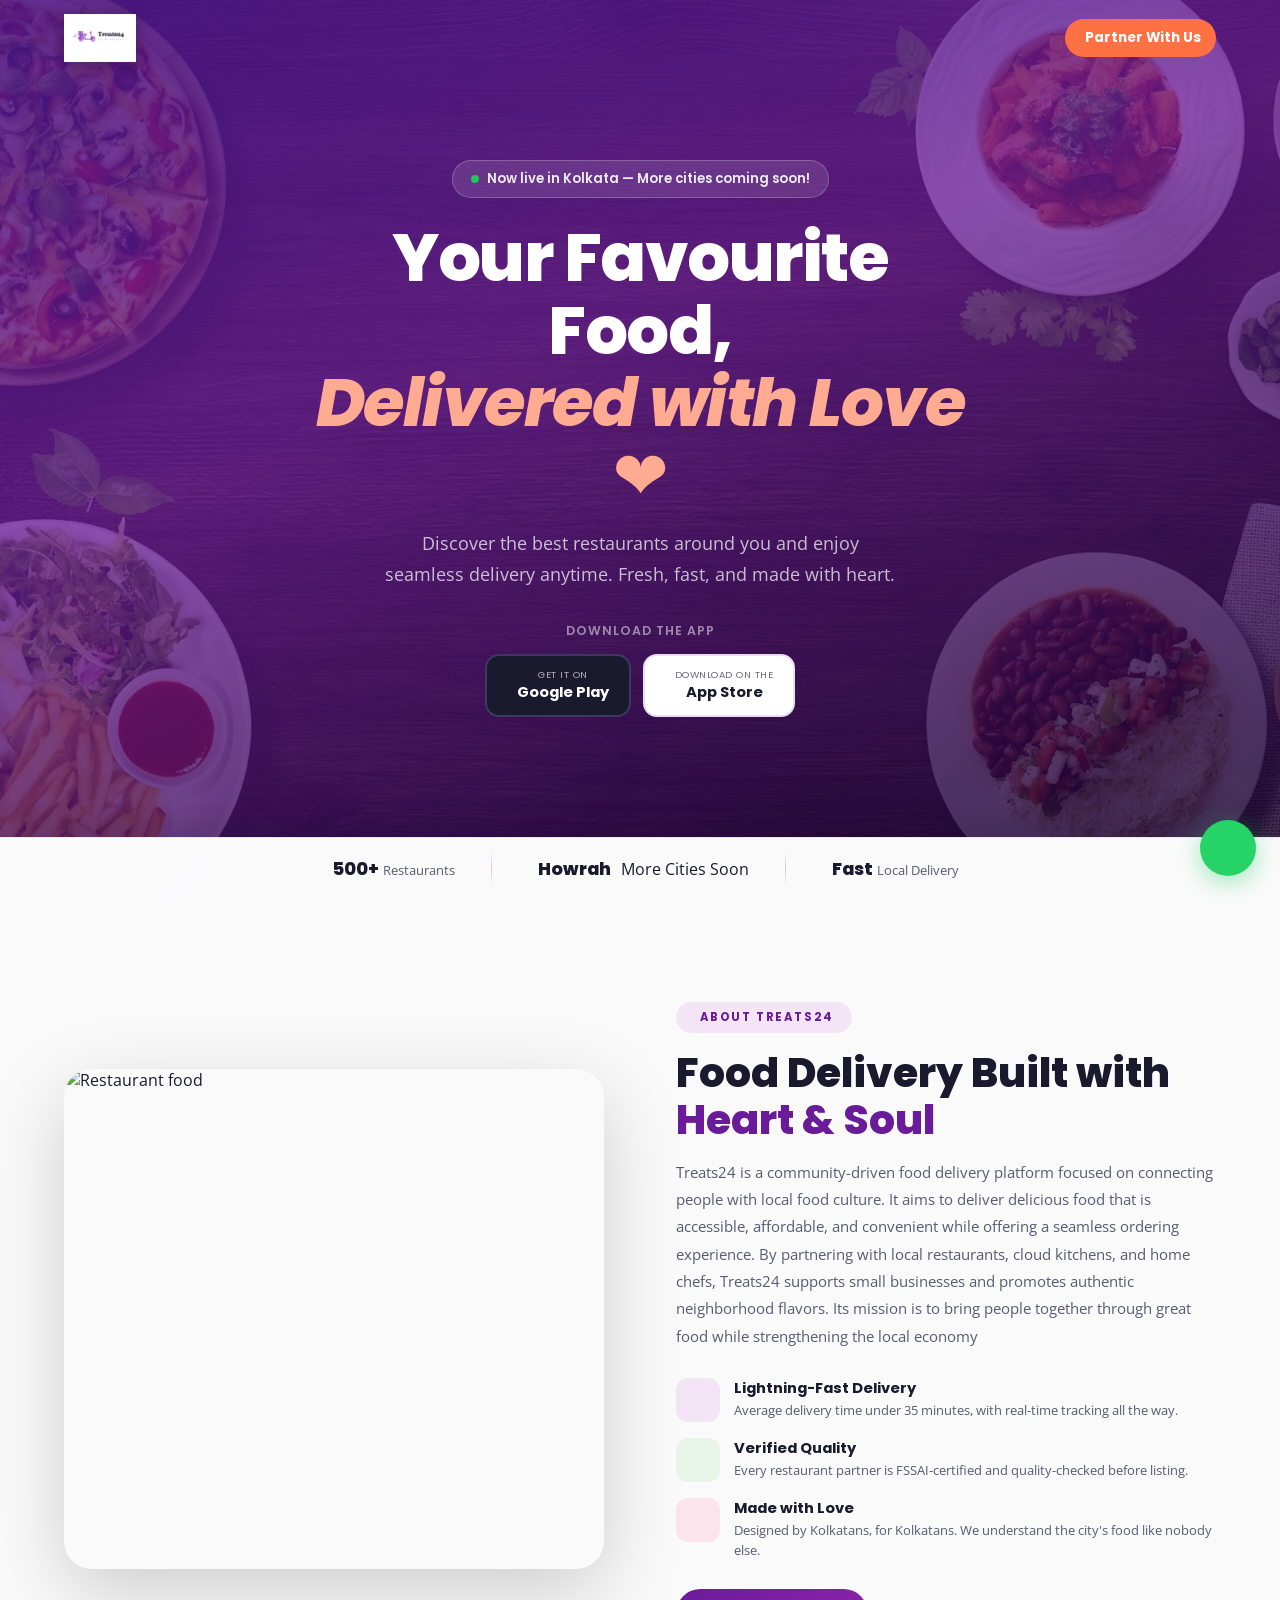
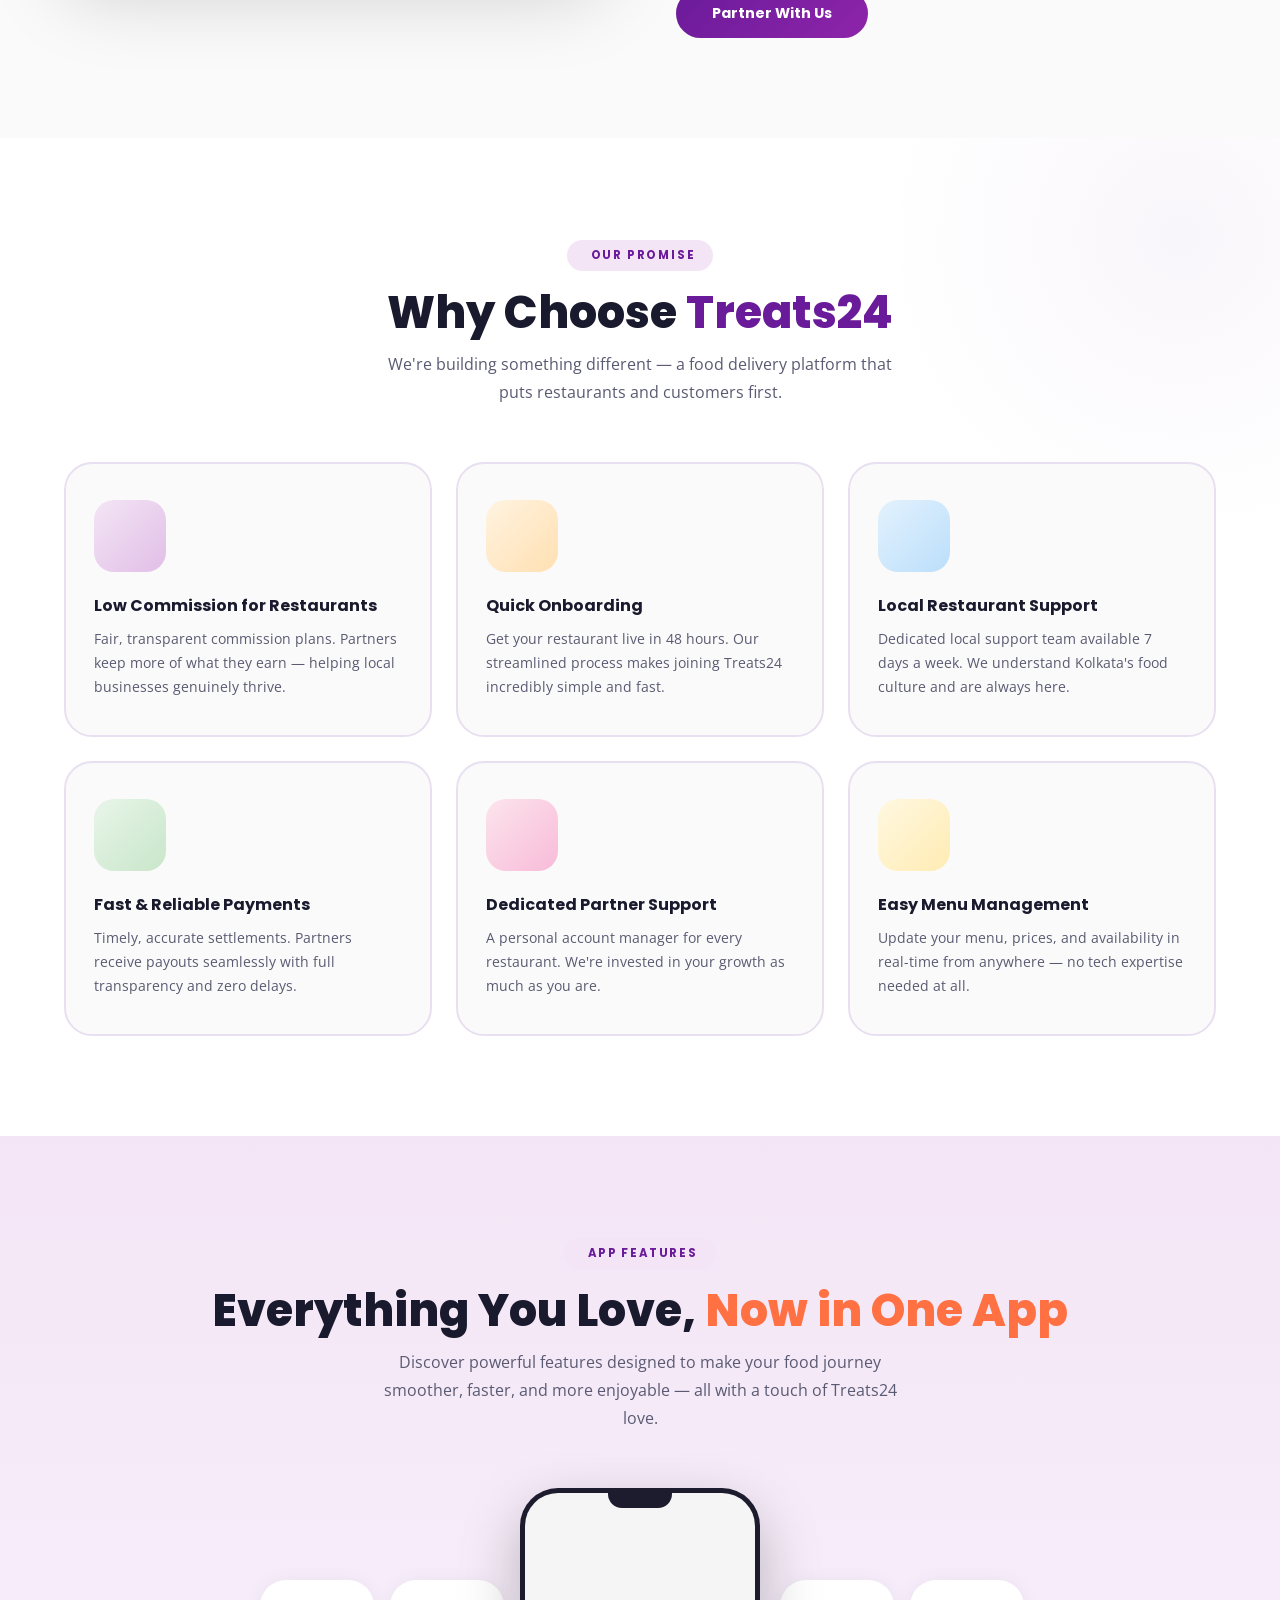
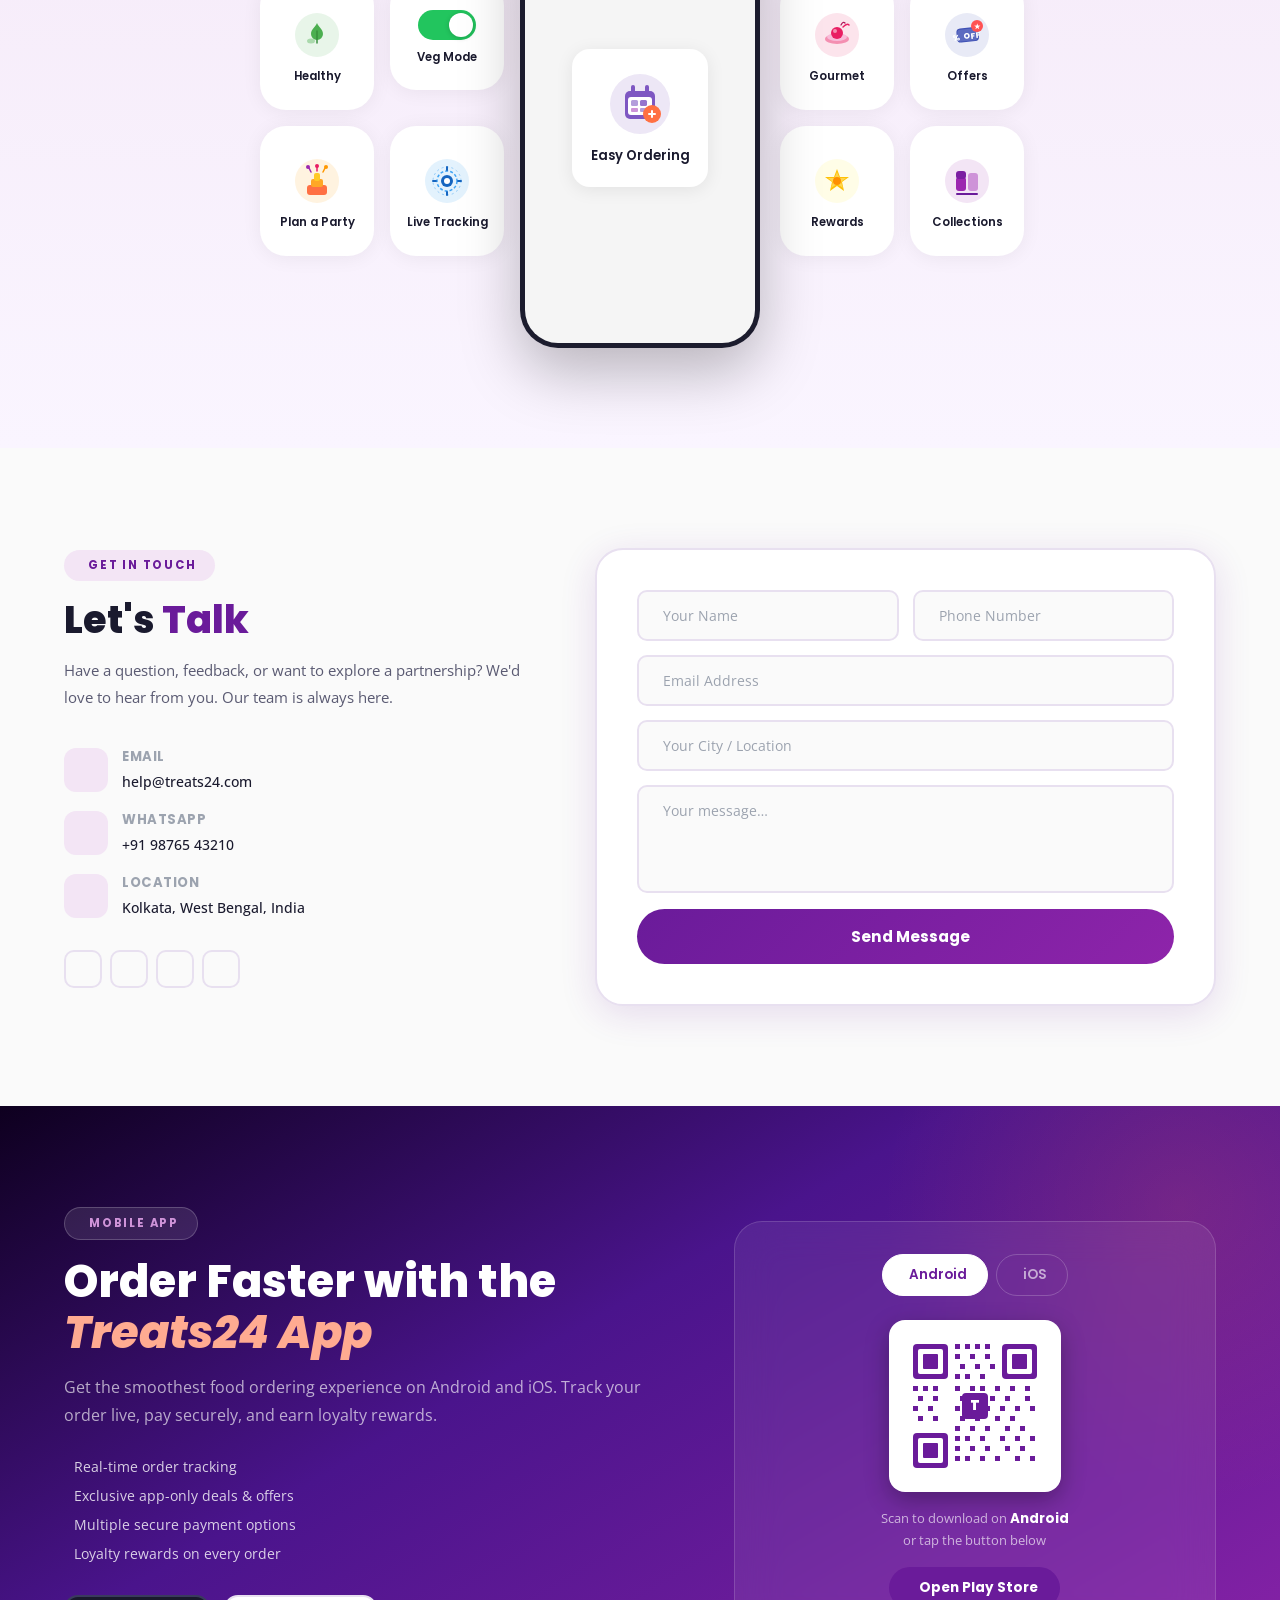
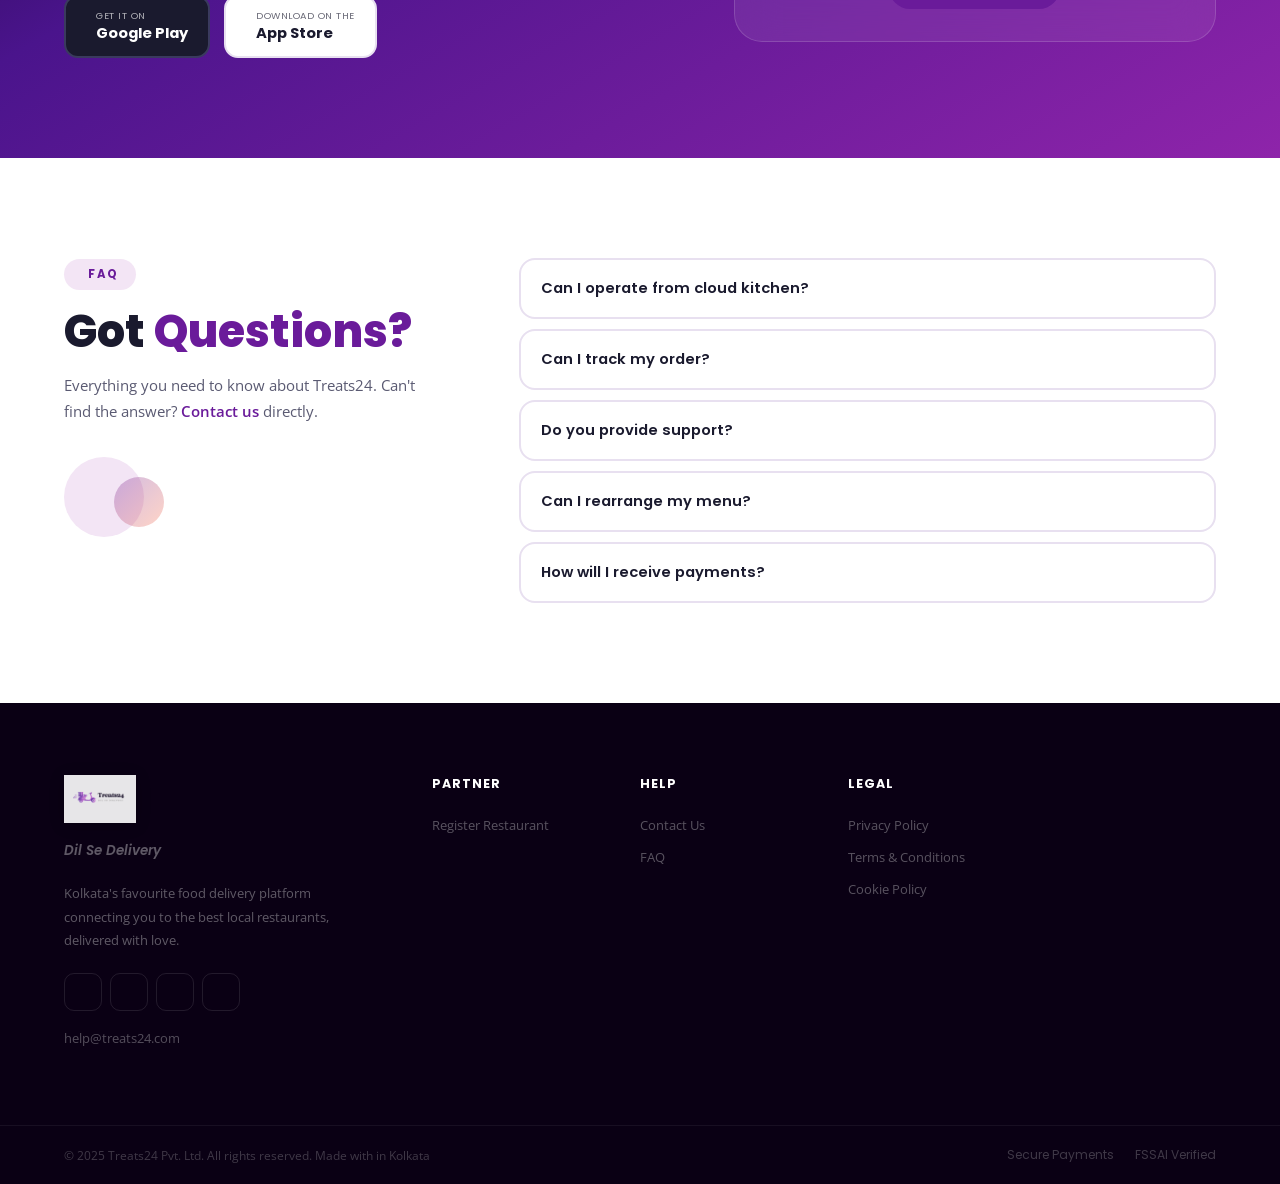
==== commit 903f05a1: "updated landing page UI" ====
--- a/index.html
+++ b/index.html
@@ -92,7 +92,7 @@
       <div class="hsb-stat">
         <i class="ti ti-map-pin-filled" style="font-size:1.4rem;color:var(--accent)"></i>
         <div>
-          <strong>Kolkata</strong>
+          <strong>Howrah</strong>
         </div>
         <div class="city-hover">More Cities Soon</div>
       </div>
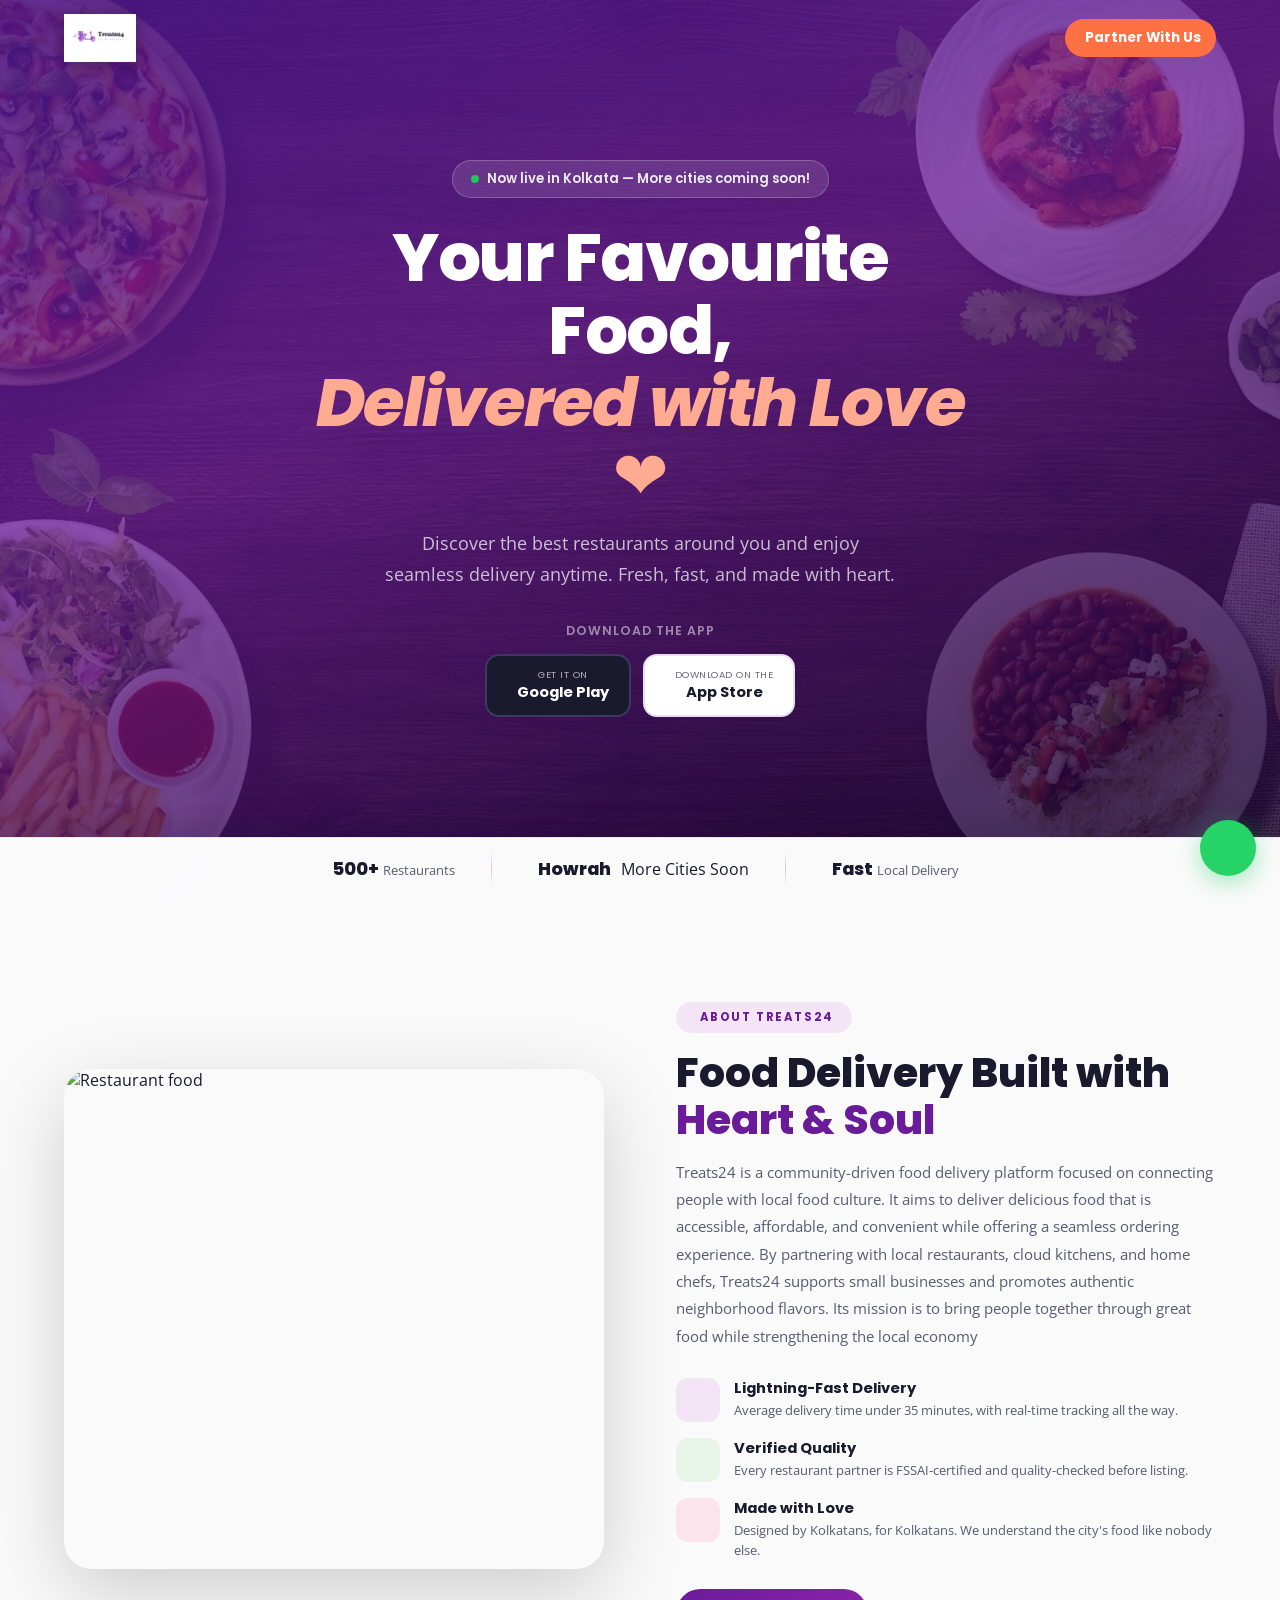
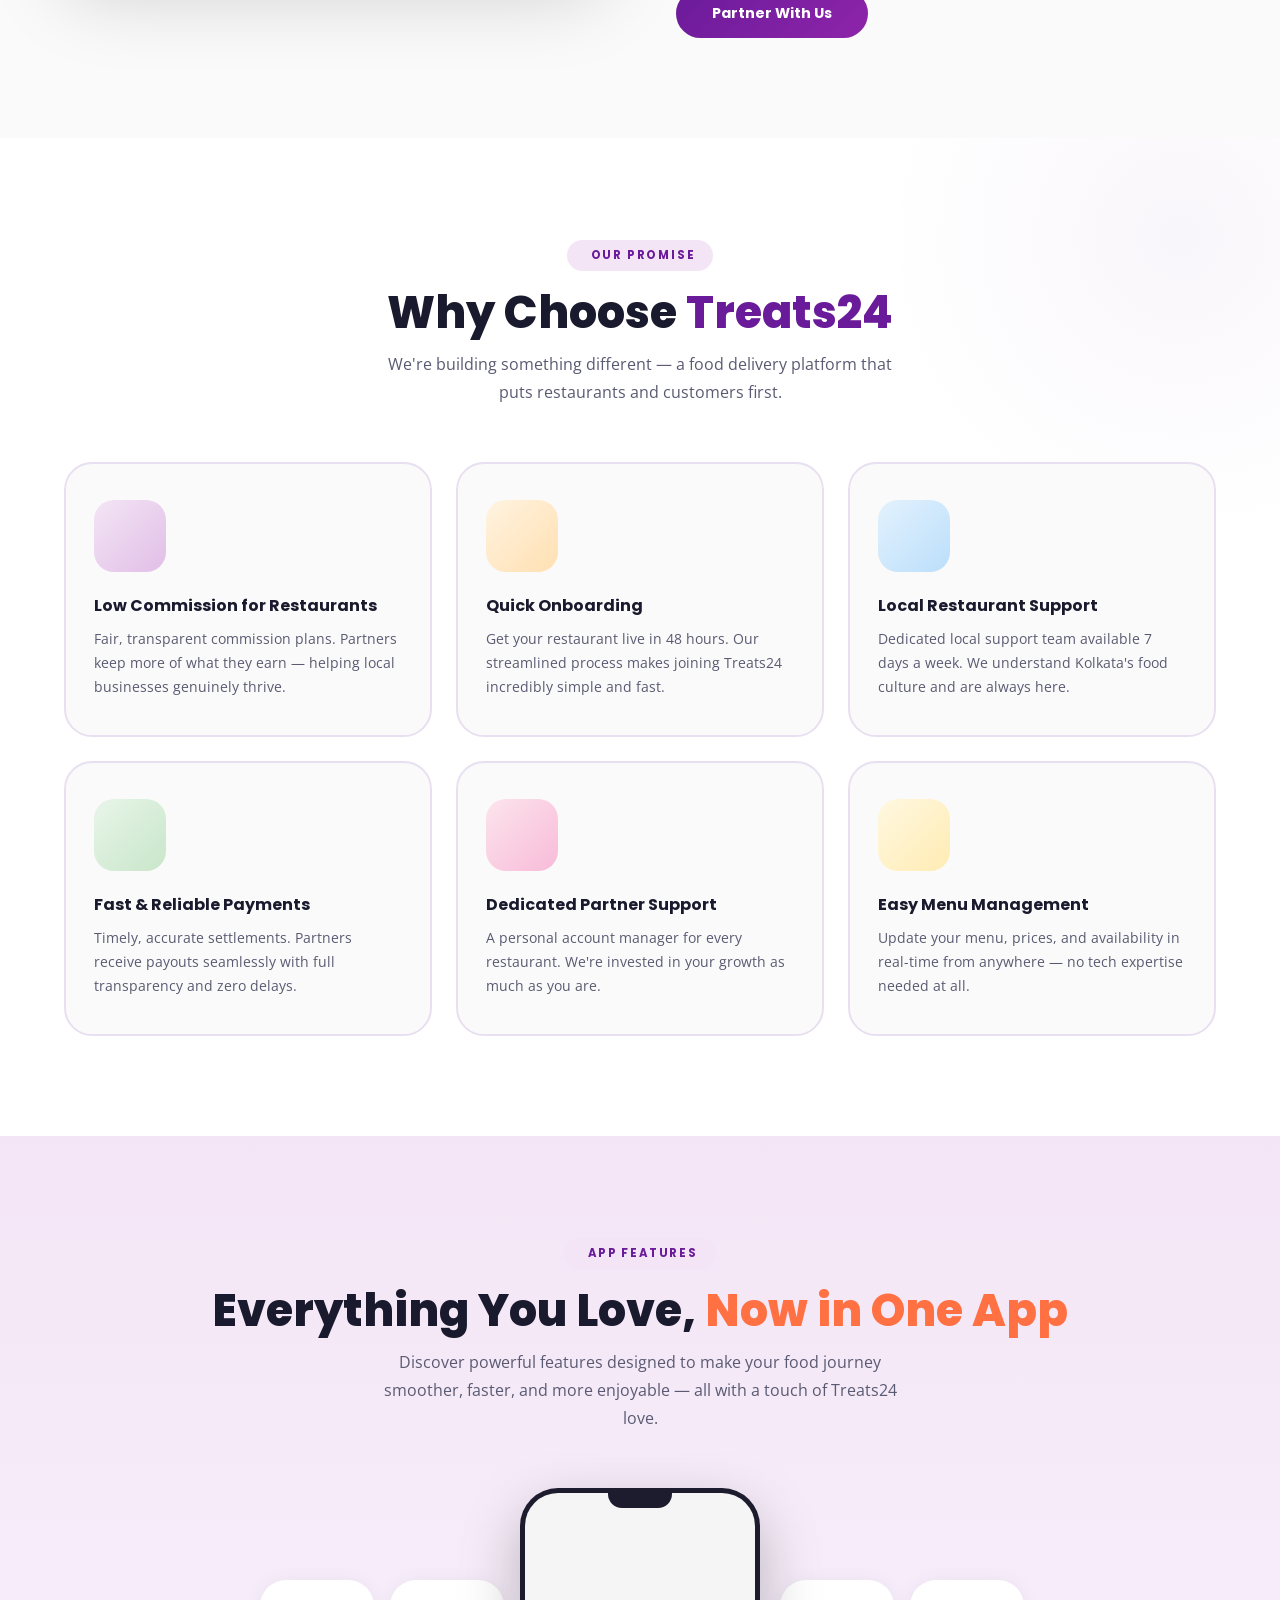
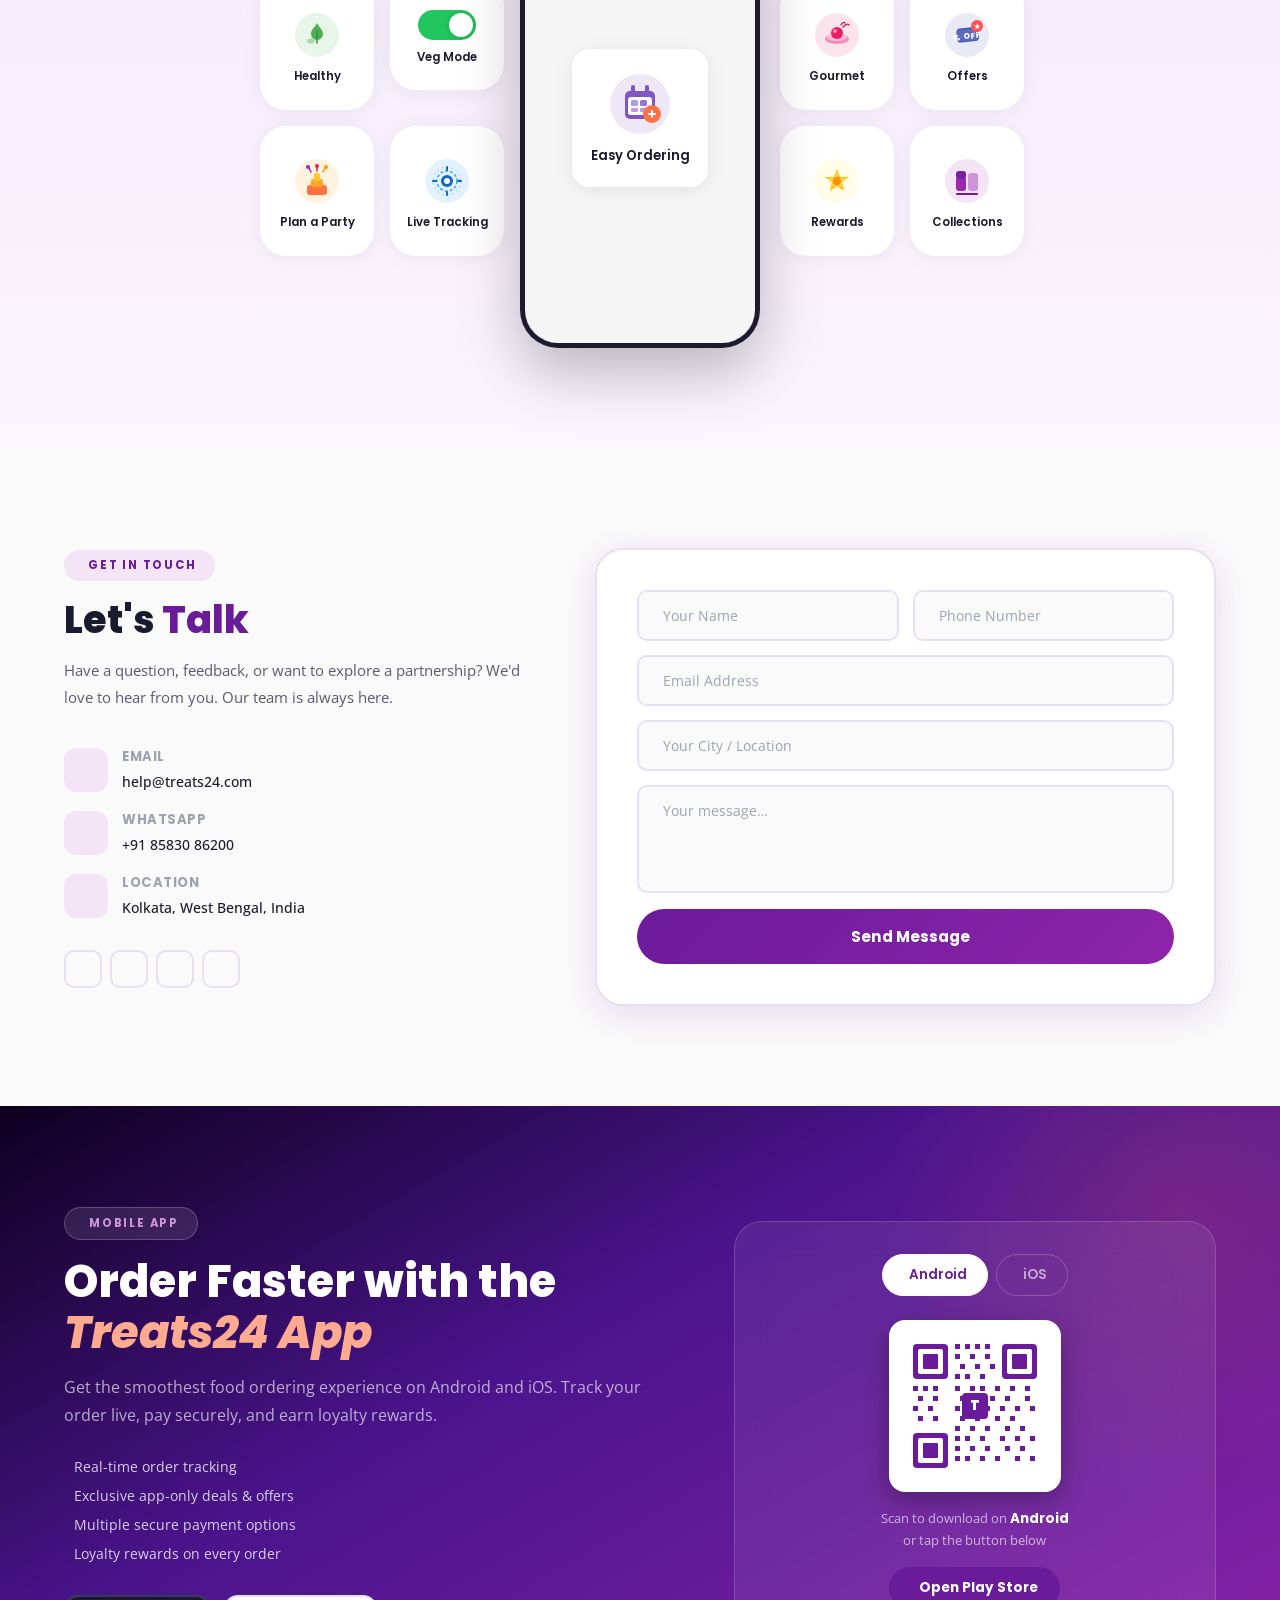
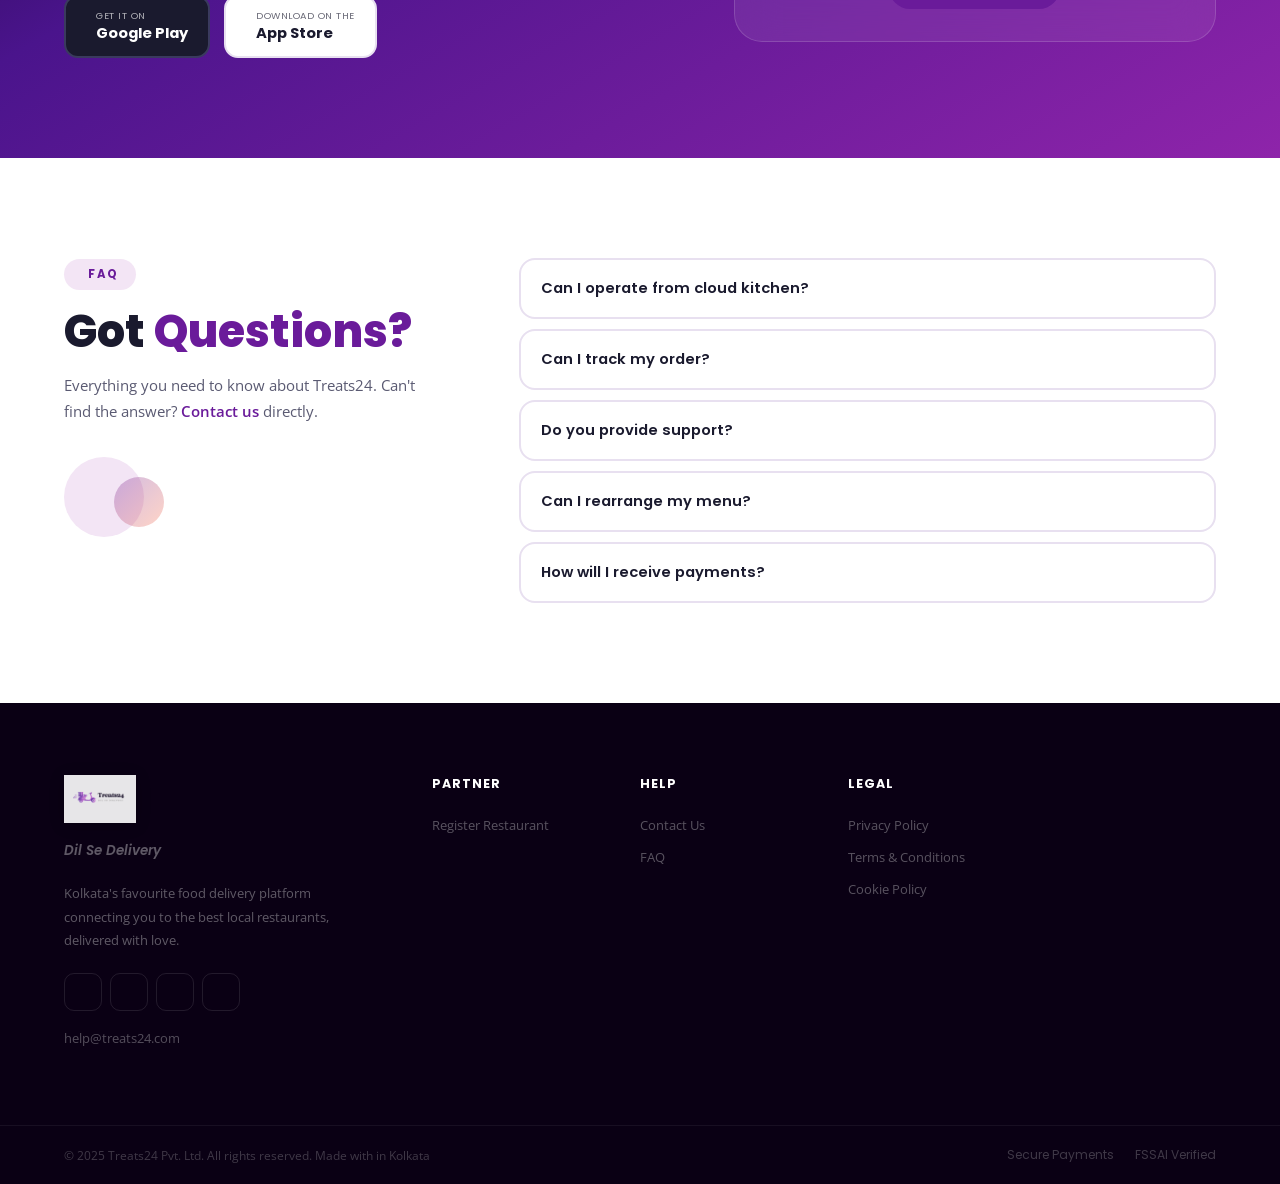
==== commit fb4a8c77: "updated phone number" ====
--- a/index.html
+++ b/index.html
@@ -252,7 +252,7 @@
               <div class="cil-icon"><i class="ti ti-brand-whatsapp"></i></div>
               <div>
                 <strong>WhatsApp</strong>
-                <a href="https://wa.me/919876543210">+91 98765 43210</a>
+                <a href="https://wa.me/918583086200">+91 85830 86200</a>
               </div>
             </div>
             <div class="cil-item">
@@ -448,7 +448,7 @@
           <a href="#" class="social-btn" aria-label="Instagram"><i class="ti ti-brand-instagram"></i></a>
           <a href="#" class="social-btn" aria-label="Facebook"><i class="ti ti-brand-facebook"></i></a>
           <a href="#" class="social-btn" aria-label="Twitter"><i class="ti ti-brand-x"></i></a>
-          <a href="https://wa.me/919876543210" class="social-btn wa" aria-label="WhatsApp"><i class="ti ti-brand-whatsapp"></i></a>
+          <a href="https://wa.me/918583086200" class="social-btn wa" aria-label="WhatsApp"><i class="ti ti-brand-whatsapp"></i></a>
         </div>
         <p style="font-size:0.8rem;color:rgba(255,255,255,0.3)">help@treats24.com</p>
       </div>
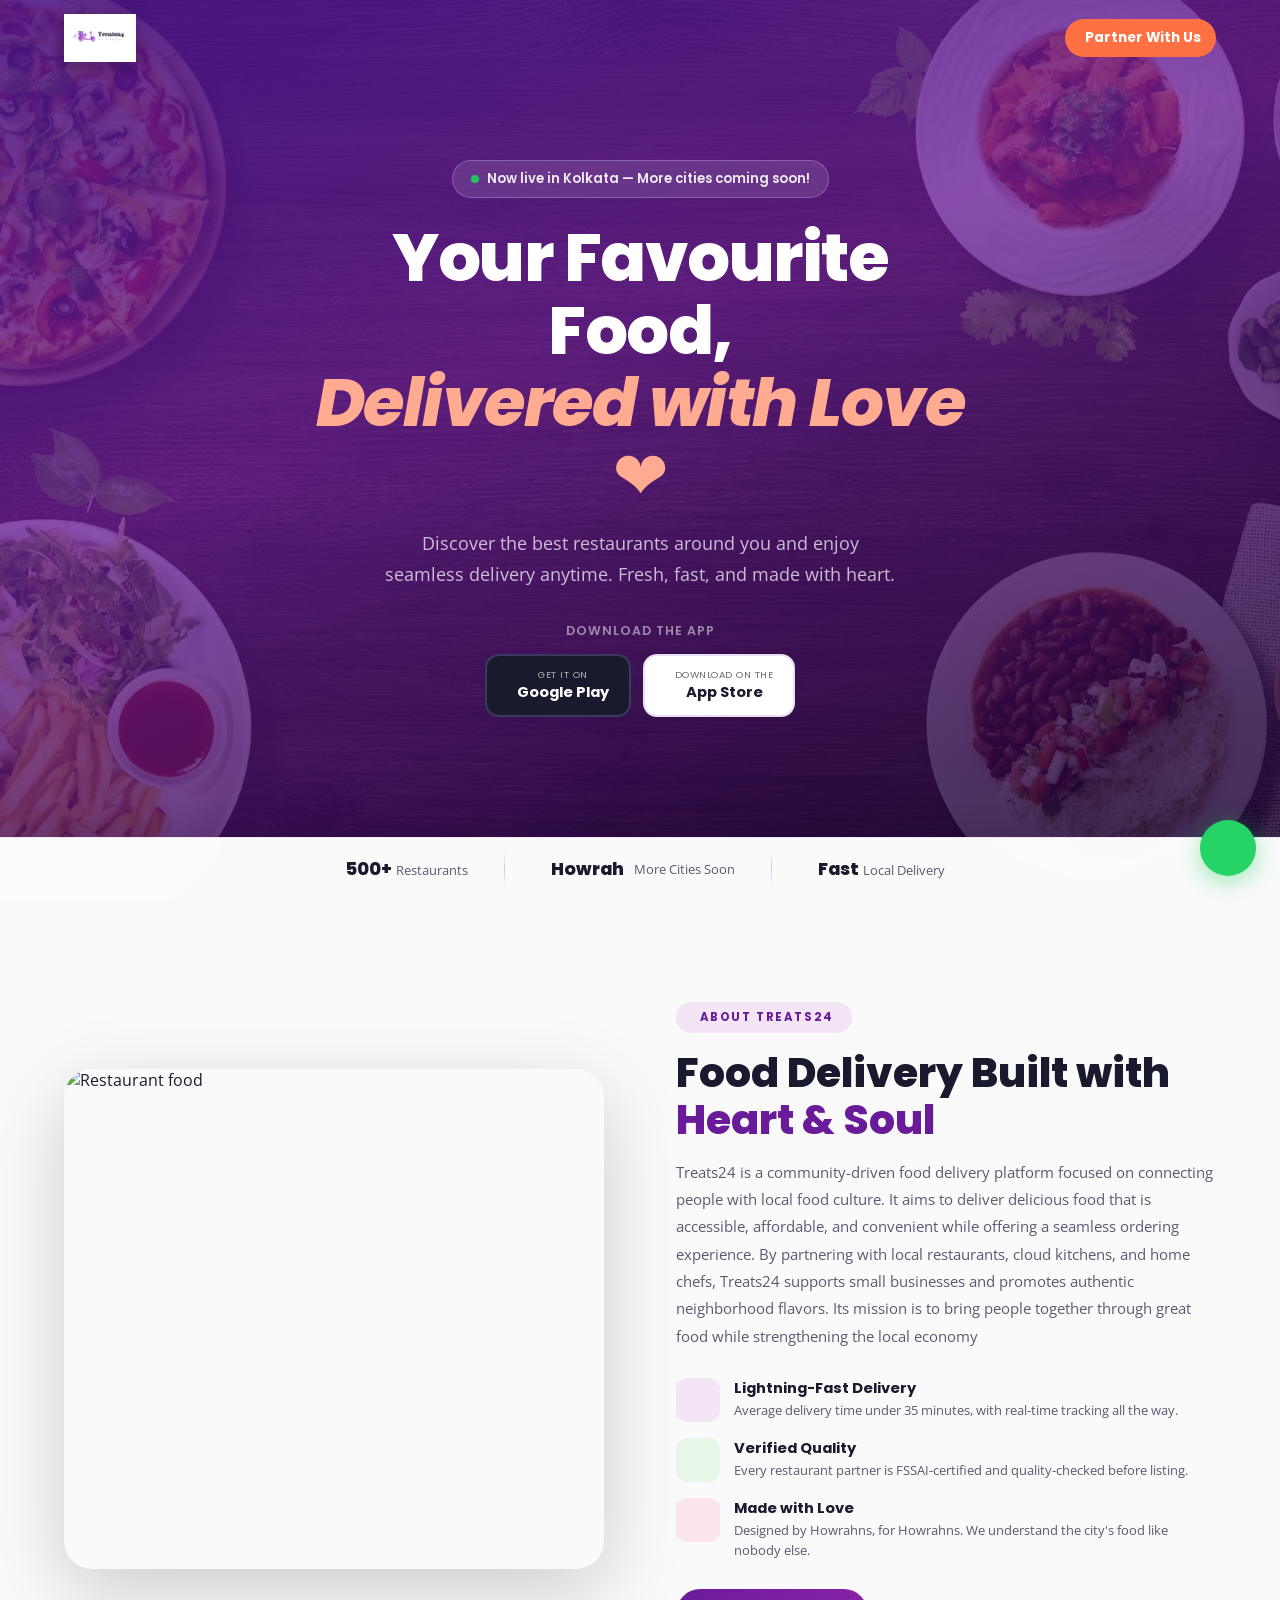
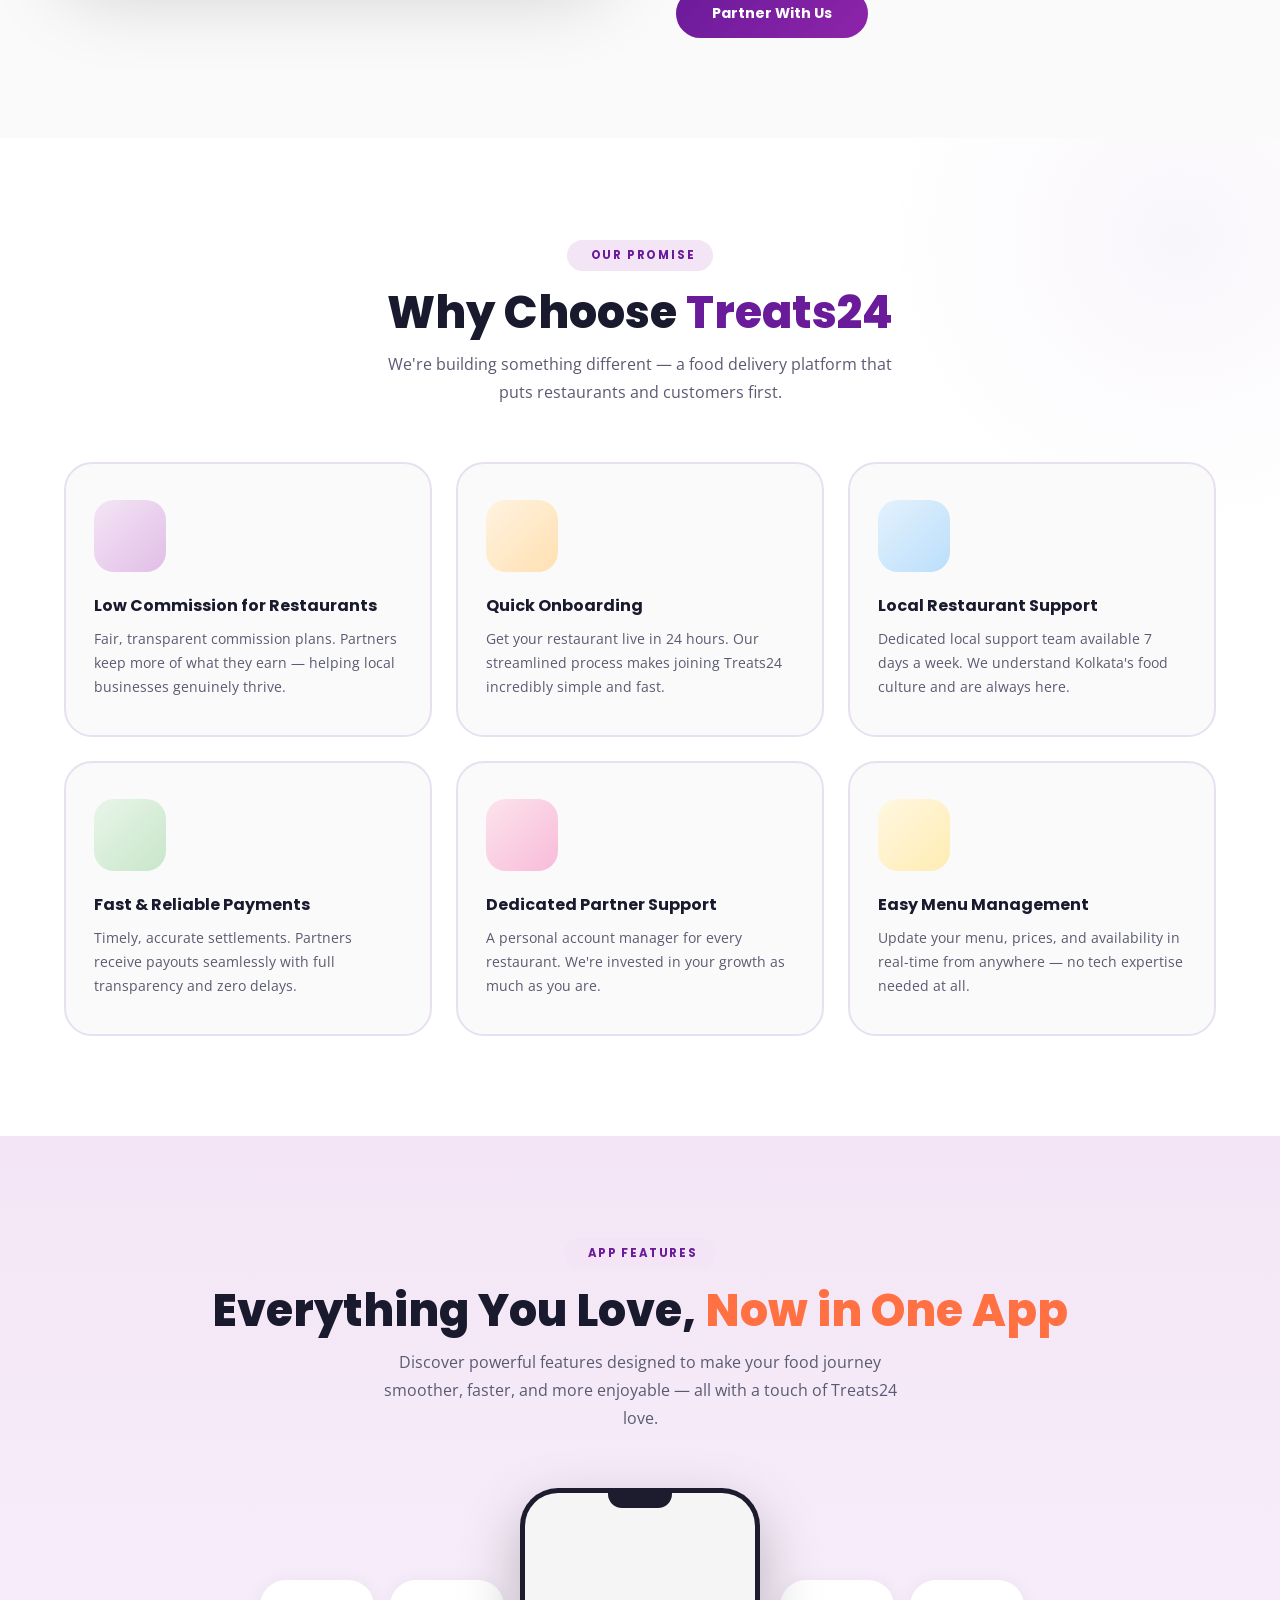
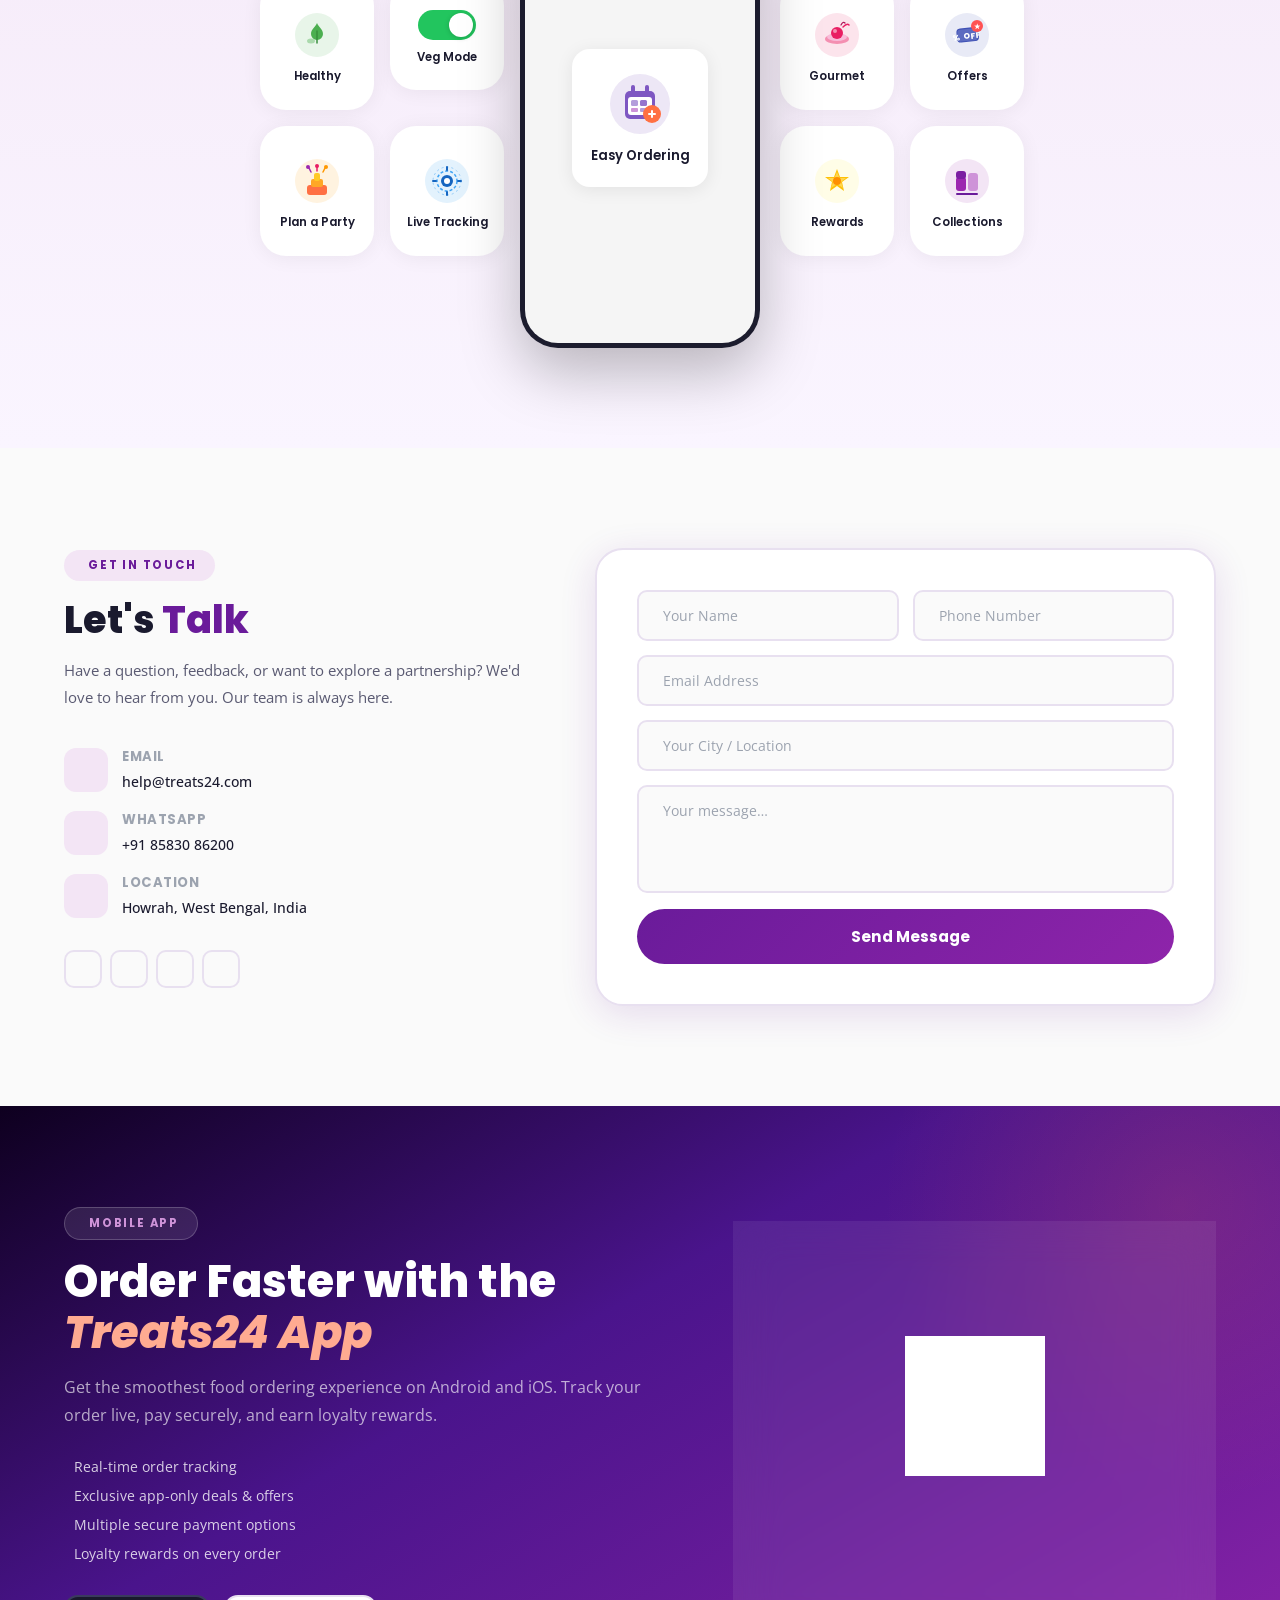
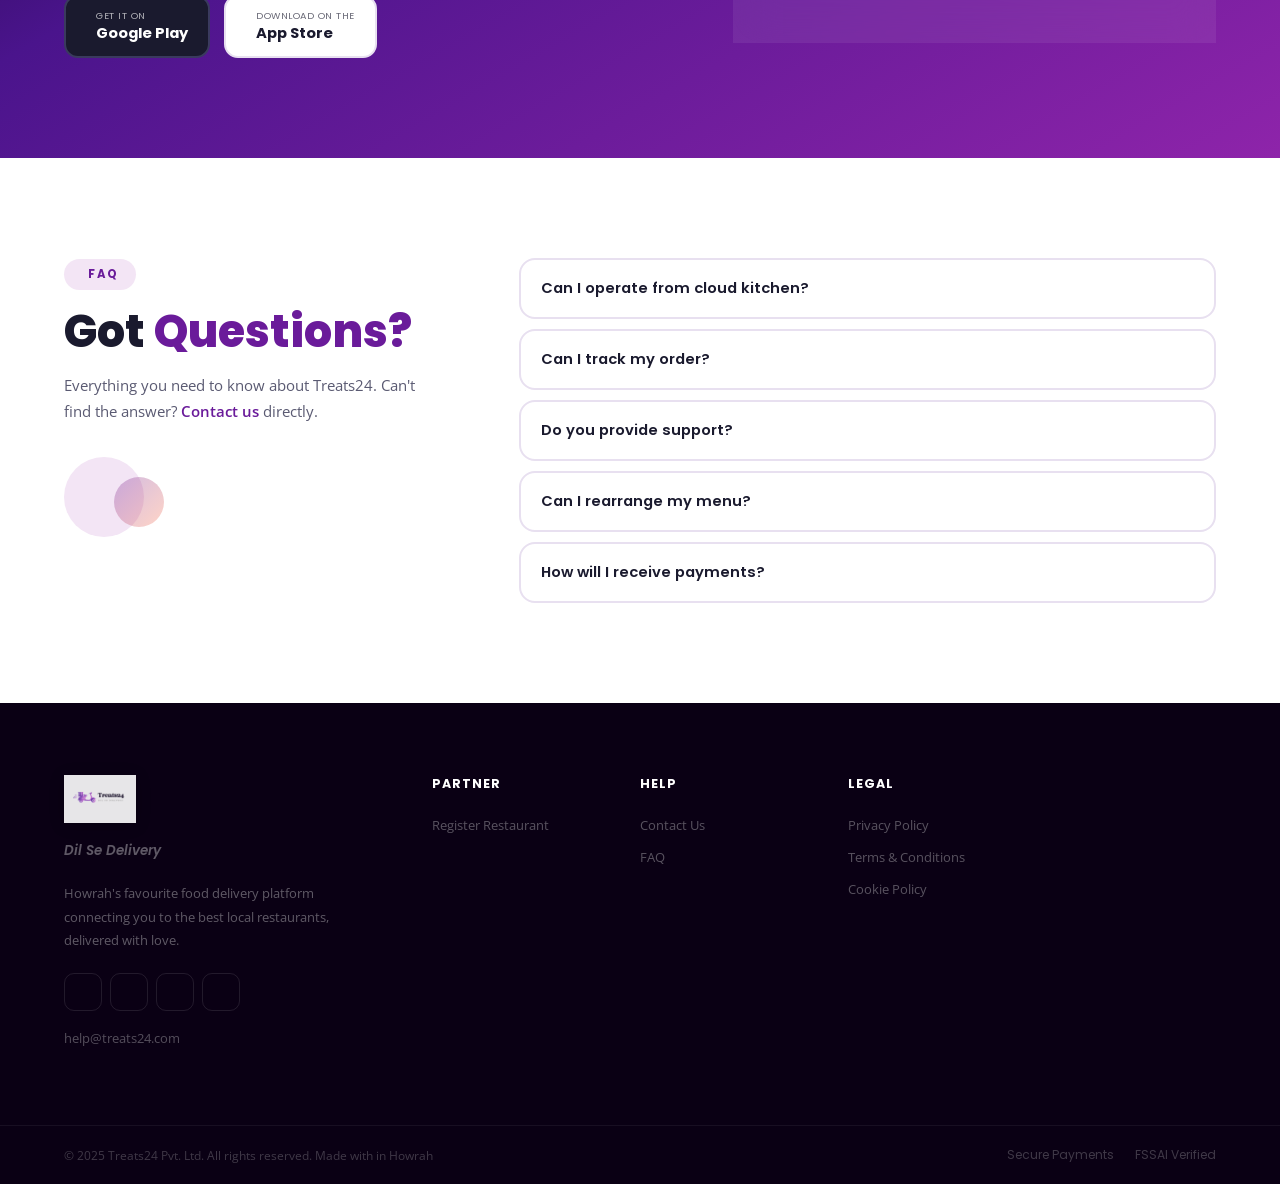
==== commit 64e35431: "Upadated Kolkata to Howrah" ====
--- a/index.html
+++ b/index.html
@@ -4,7 +4,7 @@
 <head>
   <meta charset="UTF-8" />
   <meta name="viewport" content="width=device-width, initial-scale=1.0" />
-  <title>Treats24 | Kolkata's Favourite Food Delivery App</title>
+  <title>Treats24 | Howrah's Favourite Food Delivery App</title>
   <link rel="stylesheet" href="assets/css/style.css" />
   <link rel="preconnect" href="https://fonts.googleapis.com" />
   <link rel="preconnect" href="https://fonts.gstatic.com" crossorigin />
@@ -13,7 +13,7 @@
     rel="stylesheet" />
   <link rel="stylesheet" href="https://cdn.jsdelivr.net/npm/@tabler/icons-webfont@3.14.0/dist/tabler-icons.min.css" />
   <meta name="description"
-    content="Treats24 - Kolkata's favourite food delivery app. Order from 500+ restaurants. Dil Se Delivery." />
+    content="Treats24 - Howrah's favourite food delivery app. Order from 500+ restaurants. Dil Se Delivery." />
 </head>
 
 <body>
@@ -91,10 +91,8 @@
       <div class="hsb-divider"></div>
       <div class="hsb-stat">
         <i class="ti ti-map-pin-filled" style="font-size:1.4rem;color:var(--accent)"></i>
-        <div>
           <strong>Howrah</strong>
-        </div>
-        <div class="city-hover">More Cities Soon</div>
+        <span>More Cities Soon</span>
       </div>
       <div class="hsb-divider"></div>
       <div class="hsb-stat">
@@ -141,7 +139,7 @@
               <div class="av-icon av3"><i class="ti ti-heart"></i></div>
               <div>
                 <strong>Made with Love</strong>
-                <p>Designed by Kolkatans, for Kolkatans. We understand the city's food like nobody else.</p>
+                <p>Designed by Howrahns, for Howrahns. We understand the city's food like nobody else.</p>
               </div>
             </div>
           </div>
@@ -259,7 +257,7 @@
               <div class="cil-icon"><i class="ti ti-map-pin"></i></div>
               <div>
                 <strong>Location</strong>
-                <span>Kolkata, West Bengal, India</span>
+                <span>Howrah, West Bengal, India</span>
               </div>
             </div>
           </div>
@@ -443,7 +441,7 @@
           <img src="assets/img/logo.png" alt="Treats24" class="footer-logo-img" />
         </a>
         <p class="footer-tagline">Dil Se Delivery</p>
-        <p>Kolkata's favourite food delivery platform connecting you to the best local restaurants, delivered with love.</p>
+        <p>Howrah's favourite food delivery platform connecting you to the best local restaurants, delivered with love.</p>
         <div class="social-row">
           <a href="#" class="social-btn" aria-label="Instagram"><i class="ti ti-brand-instagram"></i></a>
           <a href="#" class="social-btn" aria-label="Facebook"><i class="ti ti-brand-facebook"></i></a>
@@ -475,7 +473,7 @@
     </div>
     <div class="footer-bottom">
       <div class="container footer-bottom-inner">
-        <p>© 2025 Treats24 Pvt. Ltd. All rights reserved. Made with <i class="ti ti-heart-filled" style="color:#e91e63;"></i> in Kolkata</p>
+        <p>© 2025 Treats24 Pvt. Ltd. All rights reserved. Made with <i class="ti ti-heart-filled" style="color:#e91e63;"></i> in Howrah</p>
         <div class="footer-badges">
           <span><i class="ti ti-shield-check"></i> Secure Payments</span>
           <span><i class="ti ti-certificate"></i> FSSAI Verified</span>
--- a/assets/css/style.css
+++ b/assets/css/style.css
@@ -413,7 +413,7 @@
   .form-group input.invalid,.form-group textarea.invalid,.form-group select.invalid{border-color:var(--error);}
   .form-row{display:grid;grid-template-columns:1fr 1fr;gap:16px;}
   .form-grid-3{display:grid;grid-template-columns:1fr 1fr 1fr;gap:18px;}
-  .form-full-3{grid-column:1/-1;}
+  .form-full-3{grid-column:1/-2;}
   .optional{font-weight:400;text-transform:none;letter-spacing:0;color:var(--text-muted);}
   .btn-submit{display:flex;align-items:center;justify-content:center;gap:10px;width:100%;background:linear-gradient(135deg,var(--primary),var(--primary-mid));color:#fff;border:none;border-radius:50px;padding:15px;font-family:var(--font-primary);font-size:0.95rem;font-weight:700;cursor:pointer;transition:var(--transition);margin-top:8px;}
   .btn-submit:hover{transform:translateY(-2px);box-shadow:0 12px 32px rgba(106,27,154,0.35);}
@@ -483,7 +483,7 @@
     .footer-top{grid-template-columns:1fr 1fr;}
     .footer-brand{grid-column:1/-1;}
     .form-grid-3{grid-template-columns:1fr 1fr;}
-    .form-full-3{grid-column:1/-1;}
+    .form-full-3{grid-column:1/-2;}
     .benefits-grid{grid-template-columns:1fr 1fr;}
   }
   @media(max-width:900px){
